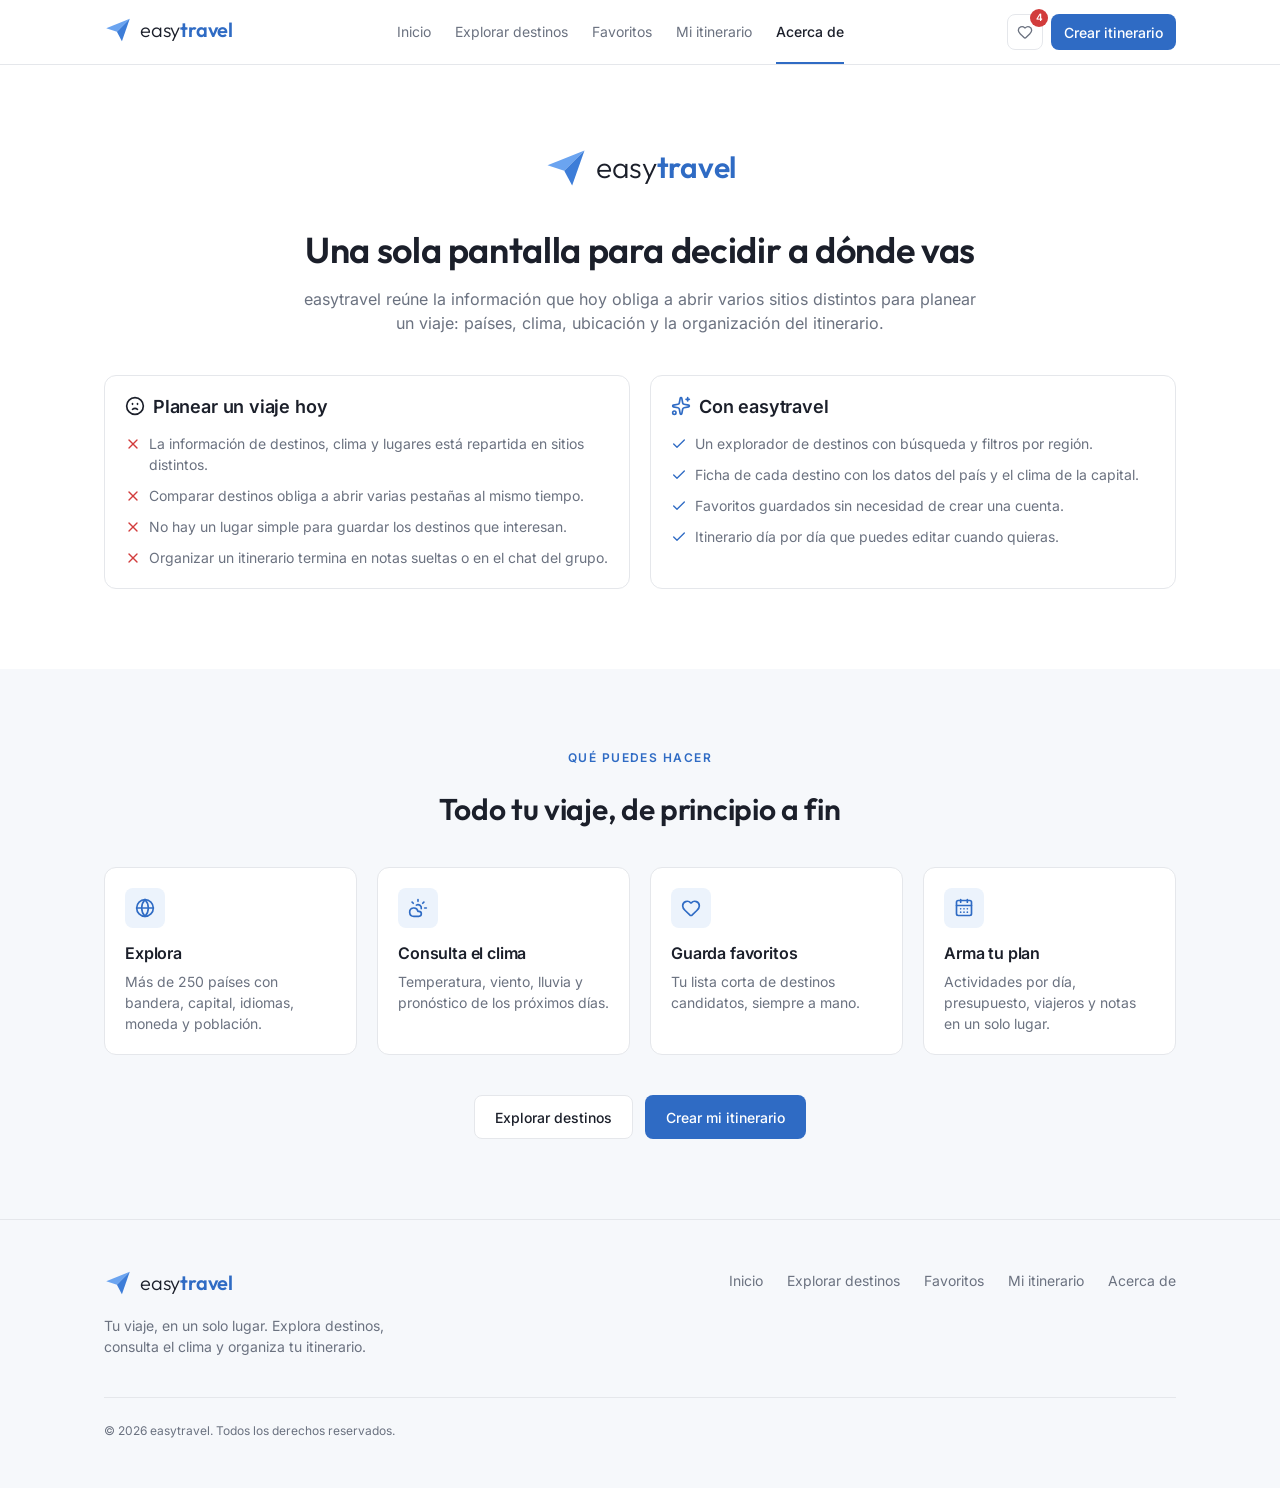
==== acerca.html @ 44a07eac "feat: maquetar easytravel en html y css - Inicio, explorar, destino, favoritos, itinerario, acerca d" ====
<!doctype html>
<html lang="es">
<head>
  <meta charset="UTF-8">
  <meta name="viewport" content="width=device-width, initial-scale=1.0">
  <meta name="description" content="Qué es easytravel y qué puedes hacer con la app.">
  <meta name="theme-color" content="#2f6bc4">
  <title>Acerca de · easytravel</title>
  <link rel="icon" type="image/svg+xml" href="img/favicon.svg">
  <link rel="stylesheet" href="css/tokens.css">
  <link rel="stylesheet" href="css/base.css">
  <link rel="stylesheet" href="css/components.css">
  <link rel="stylesheet" href="css/layout.css">
  <link rel="stylesheet" href="css/pages.css">
</head>
<body>
  <a class="saltar-contenido" href="#contenido">Saltar al contenido</a>

  <header class="cabecera-sitio">
    <div class="contenedor cabecera-sitio__interior">
      <a href="index.html" aria-label="easytravel, ir al inicio"><span class="logo"><img src="img/favicon.svg" alt=""><span><span class="logo__easy">easy</span><span class="logo__travel">travel</span></span></span></a>

      <nav class="nav-principal" aria-label="Principal">
        <ul>
          <li><a href="index.html">Inicio</a></li>
          <li><a href="explorar.html">Explorar destinos</a></li>
          <li><a href="favoritos.html">Favoritos</a></li>
          <li><a href="itinerario.html">Mi itinerario</a></li>
          <li><a href="acerca.html" aria-current="page">Acerca de</a></li>
        </ul>
      </nav>

      <div class="cabecera-sitio__acciones">
        <a class="boton-icono" href="favoritos.html" aria-label="Favoritos, 4 guardados" title="Favoritos"><span class="icono icono--corazon" aria-hidden="true"></span><span class="contador">4</span></a>
        <a class="boton boton--sm boton--primario cabecera-sitio__llamado" href="itinerario.html#nuevo-plan">Crear itinerario</a>
      </div>
    </div>
  </header>

  <main id="contenido">
    <section class="portada-acerca">
      <div class="contenedor">
        <span class="logo logo--lg"><img src="img/favicon.svg" alt=""><span><span class="logo__easy">easy</span><span class="logo__travel">travel</span></span></span>
        <h1>Una sola pantalla para decidir a dónde vas</h1>
        <p class="portada-acerca__intro">easytravel reúne la información que hoy obliga a abrir varios sitios distintos para planear un viaje: países, clima, ubicación y la organización del itinerario.</p>

        <div class="comparacion">
          <section class="panel">
            <h2><span class="icono icono--triste icono--lg" aria-hidden="true"></span> Planear un viaje hoy</h2>
            <ul>
              <li><span class="icono icono--cerrar" aria-hidden="true"></span> La información de destinos, clima y lugares está repartida en sitios distintos.</li>
              <li><span class="icono icono--cerrar" aria-hidden="true"></span> Comparar destinos obliga a abrir varias pestañas al mismo tiempo.</li>
              <li><span class="icono icono--cerrar" aria-hidden="true"></span> No hay un lugar simple para guardar los destinos que interesan.</li>
              <li><span class="icono icono--cerrar" aria-hidden="true"></span> Organizar un itinerario termina en notas sueltas o en el chat del grupo.</li>
            </ul>
          </section>
          <section class="panel">
            <h2><span class="icono icono--destellos icono--lg" aria-hidden="true"></span> Con easytravel</h2>
            <ul>
              <li><span class="icono icono--visto" aria-hidden="true"></span> Un explorador de destinos con búsqueda y filtros por región.</li>
              <li><span class="icono icono--visto" aria-hidden="true"></span> Ficha de cada destino con los datos del país y el clima de la capital.</li>
              <li><span class="icono icono--visto" aria-hidden="true"></span> Favoritos guardados sin necesidad de crear una cuenta.</li>
              <li><span class="icono icono--visto" aria-hidden="true"></span> Itinerario día por día que puedes editar cuando quieras.</li>
            </ul>
          </section>
        </div>
      </div>
    </section>

    <section class="seccion seccion--superficie" aria-labelledby="que-puedes-hacer">
      <div class="contenedor">
        <div class="titulo-seccion titulo-seccion--centrado">
          <p class="antetitulo">Qué puedes hacer</p>
          <h2 id="que-puedes-hacer">Todo tu viaje, de principio a fin</h2>
        </div>
        <ul class="funciones">
          <li class="funcion">
            <span class="funcion__icono"><span class="icono icono--globo icono--lg" aria-hidden="true"></span></span>
            <h3>Explora</h3>
            <p>Más de 250 países con bandera, capital, idiomas, moneda y población.</p>
          </li>
          <li class="funcion">
            <span class="funcion__icono"><span class="icono icono--parcial-nublado icono--lg" aria-hidden="true"></span></span>
            <h3>Consulta el clima</h3>
            <p>Temperatura, viento, lluvia y pronóstico de los próximos días.</p>
          </li>
          <li class="funcion">
            <span class="funcion__icono"><span class="icono icono--corazon icono--lg" aria-hidden="true"></span></span>
            <h3>Guarda favoritos</h3>
            <p>Tu lista corta de destinos candidatos, siempre a mano.</p>
          </li>
          <li class="funcion">
            <span class="funcion__icono"><span class="icono icono--calendario-dias icono--lg" aria-hidden="true"></span></span>
            <h3>Arma tu plan</h3>
            <p>Actividades por día, presupuesto, viajeros y notas en un solo lugar.</p>
          </li>
        </ul>
        <div class="acciones-centradas">
          <a class="boton boton--contorno" href="explorar.html">Explorar destinos</a>
          <a class="boton boton--primario" href="itinerario.html#nuevo-plan">Crear mi itinerario</a>
        </div>
      </div>
    </section>
  </main>

  <footer class="pie-sitio pie-sitio--completo">
    <div class="contenedor">
      <div class="pie-sitio__superior">
        <div>
          <span class="logo"><img src="img/favicon.svg" alt=""><span><span class="logo__easy">easy</span><span class="logo__travel">travel</span></span></span>
          <p class="pie-sitio__eslogan">Tu viaje, en un solo lugar. Explora destinos, consulta el clima y organiza tu itinerario.</p>
        </div>
        <nav aria-label="Pie de página">
          <ul class="pie-sitio__enlaces">
            <li><a href="index.html">Inicio</a></li>
            <li><a href="explorar.html">Explorar destinos</a></li>
            <li><a href="favoritos.html">Favoritos</a></li>
            <li><a href="itinerario.html">Mi itinerario</a></li>
            <li><a href="acerca.html">Acerca de</a></li>
          </ul>
        </nav>
      </div>
      <p class="pie-sitio__derechos">© 2026 easytravel. Todos los derechos reservados.</p>
    </div>
  </footer>

  <nav class="barra-pestanas" aria-label="Navegación móvil">
    <ul>
      <li><a href="index.html"><span class="icono icono--casa icono--lg" aria-hidden="true"></span> Inicio</a></li>
      <li><a href="explorar.html"><span class="icono icono--globo icono--lg" aria-hidden="true"></span> Explorar</a></li>
      <li><a href="favoritos.html"><span class="icono icono--corazon icono--lg" aria-hidden="true"></span> Favoritos</a></li>
      <li><a href="itinerario.html"><span class="icono icono--calendario-dias icono--lg" aria-hidden="true"></span> Itinerario</a></li>
      <li><a href="acerca.html" aria-current="page"><span class="icono icono--info icono--lg" aria-hidden="true"></span> Acerca</a></li>
    </ul>
  </nav>
</body>
</html>
---- css/tokens.css ----
@font-face {
  font-family: 'Inter';
  src: url('../fonts/inter.woff2') format('woff2');
  font-weight: 100 900;
  font-display: swap;
}

@font-face {
  font-family: 'Outfit';
  src: url('../fonts/outfit.woff2') format('woff2');
  font-weight: 100 900;
  font-display: swap;
}

:root {
  color-scheme: light;

  --fondo: #ffffff;
  --superficie: #f6f8fb;
  --relleno: #dce0e8;
  --borde: #e5e7eb;
  --texto: #1b1f2a;
  --texto-suave: #6b7280;
  --primario: #2f6bc4;
  --sobre-primario: #ffffff;
  --primario-suave: #ecf3fc;
  --peligro: #d23c3c;
  --peligro-suave: #fcf4f4;
  --aviso: #9a6700;
  --aviso-suave: #fdf3dc;
  --exito: #15803d;
  --exito-suave: #e8f6ed;
  --favorito: #d23c3c;

  --fuente-titulos: 'Outfit', sans-serif;
  --fuente-texto: 'Inter', system-ui, sans-serif;

  --ancho-contenedor: 70rem;
  --alto-encabezado: 4rem;
  --alto-barra-movil: 4rem;
  --radio-sm: 0.375rem;
  --radio: 0.5rem;
  --radio-lg: 0.75rem;
  --radio-xl: 1rem;
  --sombra: 0 4px 14px rgb(15 23 42 / 0.08);
}

@media (prefers-color-scheme: dark) {
  :root {
    color-scheme: dark;

    --fondo: #091524;
    --superficie: #12253d;
    --relleno: #1d3655;
    --borde: #22395a;
    --texto: #f2f6fb;
    --texto-suave: #a9bad0;
    --primario: #6ba4f0;
    --sobre-primario: #091524;
    --primario-suave: #16304f;
    --peligro: #ff7a70;
    --peligro-suave: #3a1d22;
    --aviso: #f5b54b;
    --aviso-suave: #3a2d14;
    --exito: #5fd08f;
    --exito-suave: #15352a;
    --favorito: #ff8fa3;
    --sombra: 0 4px 14px rgb(0 0 0 / 0.35);
  }
}
---- css/base.css ----
*,
*::before,
*::after {
  box-sizing: border-box;
  margin: 0;
  padding: 0;
}

html {
  -webkit-text-size-adjust: 100%;
  scroll-behavior: smooth;

  scroll-padding-top: calc(var(--alto-encabezado) + 1rem);
}

body {
  min-height: 100dvh;
  display: flex;
  flex-direction: column;
  background: var(--fondo);
  color: var(--texto);
  font-family: var(--fuente-texto);
  font-size: 1rem;
  line-height: 1.5;
  -webkit-font-smoothing: antialiased;
}

main {
  flex: 1;
}

h1,
h2,
h3,
h4 {
  font-family: var(--fuente-titulos);
  line-height: 1.2;
  letter-spacing: -0.01em;
}

img,
svg {
  display: block;
  max-width: 100%;
}

a {
  color: inherit;
  text-decoration: none;
}

ul,
ol {
  list-style: none;
}

button,
input,
select,
textarea {
  font: inherit;
  color: inherit;
}

button {
  cursor: pointer;
  background: none;
  border: none;
}

code {
  font-family: ui-monospace, monospace;
  font-size: 0.875em;
}

:focus-visible {
  outline: 2px solid var(--primario);
  outline-offset: 2px;
}

.contenedor {
  width: 100%;
  max-width: var(--ancho-contenedor);
  margin-inline: auto;
  padding-inline: 1rem;
}

.solo-lector {
  position: absolute;
  width: 1px;
  height: 1px;
  overflow: hidden;
  clip: rect(0 0 0 0);
  white-space: nowrap;
}

.saltar-contenido {
  position: fixed;
  top: 0.5rem;
  left: 0.5rem;
  z-index: 100;
  padding: 0.5rem 1rem;
  border-radius: var(--radio);
  background: var(--primario);
  color: var(--sobre-primario);
  transform: translateY(-200%);
}

.saltar-contenido:focus {
  transform: none;
}

.texto-suave {
  color: var(--texto-suave);
}

.texto-primario {
  color: var(--primario);
}

.antetitulo {
  font-family: var(--fuente-texto);
  font-size: 0.75rem;
  font-weight: 600;
  letter-spacing: 0.12em;
  text-transform: uppercase;
  color: var(--primario);
}

.antetitulo--aviso {
  color: var(--aviso);
}

.seccion {
  padding-block: 3.5rem;
}

.seccion--superficie {
  background: var(--superficie);
}

@media (min-width: 768px) {
  .contenedor {
    padding-inline: 1.5rem;
  }

  .seccion {
    padding-block: 5rem;
  }

  .solo-movil {
    display: none !important;
  }
}

@media (max-width: 767.98px) {
  .solo-escritorio {
    display: none !important;
  }
}

.seccion--sin-margen-superior { padding-top: 0 !important; }
.mt-4 { margin-top: 1rem; }
.mt-6 { margin-top: 1.5rem; }
.mt-8 { margin-top: 2rem; }
.mt-12 { margin-top: 3rem; }

.texto-sm { font-size: 0.875rem; }
.texto-xs { font-size: 0.75rem; }
---- css/components.css ----
.icono {
  display: inline-block;
  flex-shrink: 0;
  width: 1rem;
  height: 1rem;
  background-color: currentColor;
  -webkit-mask: var(--icono) center / contain no-repeat;
  mask: var(--icono) center / contain no-repeat;
}

.icono--sm { width: 0.875rem; height: 0.875rem; }
.icono--lg { width: 1.25rem; height: 1.25rem; }
.icono--xl { width: 3rem; height: 3rem; }

.icono--flecha-derecha { --icono: url('../img/icons/arrow-right.svg'); }
.icono--calendario { --icono: url('../img/icons/calendar.svg'); }
.icono--calendario-dias { --icono: url('../img/icons/calendar-days.svg'); }
.icono--calendario-mas { --icono: url('../img/icons/calendar-plus.svg'); }
.icono--visto { --icono: url('../img/icons/check.svg'); }
.icono--flecha-abajo { --icono: url('../img/icons/chevron-down.svg'); }
.icono--alerta-circulo { --icono: url('../img/icons/circle-alert.svg'); }
.icono--despejado { --icono: url('../img/icons/sun.svg'); }
.icono--nublado { --icono: url('../img/icons/cloud.svg'); }
.icono--descargar { --icono: url('../img/icons/download.svg'); }
.icono--humedad { --icono: url('../img/icons/droplets.svg'); }
.icono--comida { --icono: url('../img/icons/utensils.svg'); }
.icono--triste { --icono: url('../img/icons/frown.svg'); }
.icono--globo { --icono: url('../img/icons/globe.svg'); }
.icono--cuadricula { --icono: url('../img/icons/layout-grid.svg'); }
.icono--corazon { --icono: url('../img/icons/heart.svg'); }
.icono--corazon-lleno { --icono: url('../img/icons/heart-filled.svg'); }
.icono--casa { --icono: url('../img/icons/house.svg'); }
.icono--info { --icono: url('../img/icons/info.svg'); }
.icono--lista { --icono: url('../img/icons/list.svg'); }
.icono--ubicacion { --icono: url('../img/icons/map-pin.svg'); }
.icono--mensaje { --icono: url('../img/icons/message-square.svg'); }
.icono--menos { --icono: url('../img/icons/minus.svg'); }
.icono--aire-libre { --icono: url('../img/icons/tree-pine.svg'); }
.icono--parcial-nublado { --icono: url('../img/icons/cloud-sun.svg'); }
.icono--lapiz { --icono: url('../img/icons/pencil.svg'); }
.icono--mas { --icono: url('../img/icons/plus.svg'); }
.icono--lluvia { --icono: url('../img/icons/cloud-rain.svg'); }
.icono--buscar { --icono: url('../img/icons/search.svg'); }
.icono--nieve { --icono: url('../img/icons/snowflake.svg'); }
.icono--destellos { --icono: url('../img/icons/sparkles.svg'); }
.icono--tormenta { --icono: url('../img/icons/cloud-lightning.svg'); }
.icono--traslado { --icono: url('../img/icons/send.svg'); }
.icono--cultura { --icono: url('../img/icons/landmark.svg'); }
.icono--papelera { --icono: url('../img/icons/trash-2.svg'); }
.icono--personas { --icono: url('../img/icons/users.svg'); }
.icono--billetera { --icono: url('../img/icons/wallet.svg'); }
.icono--aviso { --icono: url('../img/icons/triangle-alert.svg'); }
.icono--viento { --icono: url('../img/icons/wind.svg'); }
.icono--cerrar { --icono: url('../img/icons/x.svg'); }

.boton {
  display: inline-flex;
  align-items: center;
  justify-content: center;
  gap: 0.5rem;
  height: 2.75rem;
  padding-inline: 1.25rem;
  border: 1px solid transparent;
  border-radius: var(--radio);
  font-size: 0.875rem;
  font-weight: 500;
  white-space: nowrap;
  transition: background-color 0.15s, opacity 0.15s, color 0.15s;
}

.boton--sm {
  height: 2.25rem;
  padding-inline: 0.75rem;
}

.boton--bloque {
  width: 100%;
}

.boton--primario {
  background: var(--primario);
  color: var(--sobre-primario);
}

.boton--primario:hover {
  opacity: 0.9;
}

.boton--contorno {
  border-color: var(--borde);
  background: var(--fondo);
}

.boton--contorno:hover {
  background: var(--superficie);
}

.boton--peligro {
  border-color: var(--peligro);
  color: var(--peligro);
}

.boton--peligro:hover {
  background: var(--peligro-suave);
}

.boton--fantasma {
  color: var(--texto-suave);
}

.boton--fantasma:hover {
  background: var(--superficie);
  color: var(--texto);
}

.boton:disabled,
.boton[aria-disabled='true'] {
  opacity: 0.5;
  cursor: not-allowed;
}

.boton-icono {
  position: relative;
  display: inline-grid;
  place-items: center;
  flex-shrink: 0;
  width: 2.25rem;
  height: 2.25rem;
  border: 1px solid var(--borde);
  border-radius: var(--radio);
  background: var(--fondo);
  color: var(--texto-suave);
  transition: background-color 0.15s, color 0.15s;
}

.boton-icono:hover {
  background: var(--superficie);
  color: var(--texto);
}

.boton-icono--sm {
  width: 2rem;
  height: 2rem;
}

.boton-icono--favorito.es-activo,
.boton-icono--favorito:hover {
  border-color: var(--favorito);
  color: var(--favorito);
}

.boton-icono--eliminar:hover {
  color: var(--peligro);
}

.contador {
  position: absolute;
  top: -0.4rem;
  right: -0.4rem;
  display: grid;
  place-items: center;
  width: 1.125rem;
  height: 1.125rem;
  border-radius: 999px;
  background: var(--favorito);
  color: var(--fondo);
  font-size: 0.625rem;
  font-weight: 600;
}

.insignia {
  display: inline-flex;
  align-items: center;
  gap: 0.25rem;
  padding: 0.125rem 0.5rem;
  border-radius: var(--radio-sm);
  font-size: 0.75rem;
  font-weight: 500;
  white-space: nowrap;
  border: 1px solid var(--borde);
  color: var(--texto-suave);
}

.insignia--primario { border-color: transparent; background: var(--primario-suave); color: var(--primario); }
.insignia--aviso { border-color: transparent; background: var(--aviso-suave); color: var(--aviso); }
.insignia--peligro { border-color: transparent; background: var(--peligro-suave); color: var(--peligro); }
.insignia--exito { border-color: transparent; background: var(--exito-suave); color: var(--exito); }

.insignia .punto {
  width: 0.375rem;
  height: 0.375rem;
  border-radius: 999px;
  background: currentColor;
}

.filtros {
  display: flex;
  gap: 0.5rem;
  overflow-x: auto;
  padding-bottom: 0.25rem;
  scrollbar-width: none;
}

.filtro {
  flex-shrink: 0;
  padding: 0.375rem 0.75rem;
  border: 1px solid var(--borde);
  border-radius: var(--radio);
  color: var(--texto-suave);
  font-size: 0.875rem;
  white-space: nowrap;
  transition: color 0.15s;
}

.filtro:hover {
  color: var(--texto);
}

.filtro.es-activo {
  border-color: var(--primario);
  background: var(--primario-suave);
  color: var(--primario);
  font-weight: 500;
}

.bandera {
  width: 1.5rem;
  height: 1rem;
  object-fit: cover;
  border-radius: 2px;
  box-shadow: 0 0 0 1px rgb(0 0 0 / 0.1);
}

.bandera--sm { width: 1rem; height: 0.75rem; }
.bandera--lg { width: 1.75rem; height: 1.25rem; }
.bandera--xl { width: 3.5rem; height: 2.5rem; }

.tarjeta-pais {
  position: relative;
  display: flex;
  flex-direction: column;
  overflow: hidden;
  border: 1px solid var(--borde);
  border-radius: var(--radio-lg);
  background: var(--fondo);
  transition: box-shadow 0.15s;
}

.tarjeta-pais:hover {
  box-shadow: var(--sombra);
}

.tarjeta-pais__imagen {
  position: relative;
  height: 6rem;
  background: var(--relleno);
}

.tarjeta-pais__imagen .bandera {
  position: absolute;
  bottom: 0.75rem;
  left: 0.75rem;
}

.tarjeta-pais__imagen .boton-icono {
  position: absolute;
  top: 0.75rem;
  right: 0.75rem;
  z-index: 1;
}

.tarjeta-pais__cuerpo {
  display: flex;
  flex: 1;
  flex-direction: column;
  padding: 0.75rem;
}

.tarjeta-pais__cabecera {
  display: flex;
  align-items: flex-start;
  justify-content: space-between;
  gap: 0.5rem;
}

.tarjeta-pais__titulo {
  font-family: var(--fuente-texto);
  font-size: 1rem;
  font-weight: 600;
}

.tarjeta-pais__titulo a::after {
  content: '';
  position: absolute;
  inset: 0;
}

.tarjeta-pais__subtitulo {
  font-size: 0.75rem;
  color: var(--texto-suave);
}

.tarjeta-pais__datos {
  display: none;
  margin-top: 0.75rem;
  font-size: 0.75rem;
  color: var(--texto-suave);
}

.tarjeta-pais__datos li {
  display: flex;
  align-items: center;
  gap: 0.5rem;
  margin-top: 0.375rem;
}

.tarjeta-pais__clima {
  margin-top: 0.5rem;
}

.tarjeta-pais__acciones {
  display: none;
  gap: 0.5rem;
  margin-top: auto;
  padding-top: 1rem;
}

.tarjeta-pais__acciones .boton {
  flex: 1;
}

.tarjeta-pais .insignia--primario {
  display: none;
}

@media (min-width: 640px) {
  .tarjeta-pais__imagen { height: 8rem; }
  .tarjeta-pais__cuerpo { padding: 1rem; }
  .tarjeta-pais__datos,
  .tarjeta-pais__acciones { display: flex; }
  .tarjeta-pais__datos { flex-direction: column; }
  .tarjeta-pais__clima { display: none; }
  .tarjeta-pais .insignia--primario { display: inline-flex; }
  .tarjeta-pais__titulo a::after { content: none; }
}

.fila-pais {
  position: relative;
  display: flex;
  overflow: hidden;
  border: 1px solid var(--borde);
  border-radius: var(--radio-lg);
  background: var(--fondo);
  transition: box-shadow 0.15s;
}

.fila-pais:hover {
  box-shadow: var(--sombra);
}

.fila-pais__imagen {
  position: relative;
  flex-shrink: 0;
  width: 6rem;
  background: var(--relleno);
}

.fila-pais__imagen .bandera {
  position: absolute;
  bottom: 0.75rem;
  left: 0.75rem;
}

.fila-pais__cuerpo {
  display: flex;
  flex: 1;
  min-width: 0;
  align-items: flex-start;
  justify-content: space-between;
  gap: 0.75rem;
  padding: 1rem;
}

.fila-pais__titulo {
  font-family: var(--fuente-texto);
  font-size: 1rem;
  font-weight: 600;
}

.fila-pais__titulo a::after {
  content: '';
  position: absolute;
  inset: 0;
}

.fila-pais__titulo a:hover {
  color: var(--primario);
}

.fila-pais__insignias {
  display: flex;
  flex-wrap: wrap;
  gap: 0.375rem;
  margin-top: 0.5rem;
}

.fila-pais__detalle {
  margin-top: 0.5rem;
  font-size: 0.75rem;
  color: var(--texto-suave);
}

.fila-pais__accion {
  position: relative;
  z-index: 1;
}

@media (min-width: 640px) {
  .fila-pais__imagen { width: 8rem; }
}

.rejilla-tarjetas {
  display: grid;
  grid-template-columns: repeat(2, minmax(0, 1fr));
  gap: 0.75rem;
}

.lista-filas {
  display: grid;
  gap: 0.75rem;
}

@media (min-width: 640px) {
  .rejilla-tarjetas { gap: 1.25rem; }
}

@media (min-width: 1024px) {
  .rejilla-tarjetas { grid-template-columns: repeat(4, minmax(0, 1fr)); }
  .lista-filas--2 { grid-template-columns: repeat(2, minmax(0, 1fr)); }
}

.panel {
  padding: 1.25rem;
  border: 1px solid var(--borde);
  border-radius: var(--radio-lg);
  background: var(--fondo);
}

.panel--superficie {
  background: var(--superficie);
}

.panel__cabecera {
  display: flex;
  align-items: center;
  justify-content: space-between;
  gap: 0.75rem;
  margin-bottom: 1rem;
}

.panel__titulo {
  font-family: var(--fuente-texto);
  font-size: 1.125rem;
  font-weight: 600;
}

.datos {
  display: grid;
  grid-template-columns: repeat(2, minmax(0, 1fr));
  gap: 1.25rem 1.5rem;
}

.datos dt {
  font-size: 0.75rem;
  color: var(--texto-suave);
}

.datos dd {
  margin-top: 0.25rem;
  font-weight: 600;
}

@media (min-width: 768px) {
  .datos--4 { grid-template-columns: repeat(4, minmax(0, 1fr)); }
}

.resumen {
  display: grid;
  gap: 0.75rem;
  font-size: 0.875rem;
}

.resumen div {
  display: flex;
  justify-content: space-between;
  gap: 0.75rem;
}

.resumen dt {
  color: var(--texto-suave);
}

.resumen dd {
  display: flex;
  align-items: center;
  gap: 0.375rem;
  font-weight: 500;
  text-align: right;
}

.resumen .resumen__total {
  align-items: baseline;
  padding-top: 0.75rem;
  border-top: 1px solid var(--borde);
}

.resumen__total dd {
  font-family: var(--fuente-titulos);
  font-size: 1.25rem;
  font-weight: 600;
}

.titulo-seccion {
  display: flex;
  align-items: flex-end;
  justify-content: space-between;
  gap: 1rem;
}

.titulo-seccion--centrado {
  flex-direction: column;
  align-items: center;
  text-align: center;
}

.titulo-seccion h2 {
  margin-top: 0.5rem;
  font-size: 1.5rem;
  font-weight: 600;
}

.enlace-flecha {
  display: inline-flex;
  align-items: center;
  gap: 0.25rem;
  font-size: 0.875rem;
  font-weight: 500;
  color: var(--primario);
  white-space: nowrap;
}

.enlace-flecha:hover {
  text-decoration: underline;
}

@media (min-width: 768px) {
  .titulo-seccion h2 { font-size: 1.875rem; }
}

.campo label,
.etiqueta {
  display: block;
  font-size: 0.875rem;
  font-weight: 500;
}

.campo .obligatorio {
  color: var(--peligro);
}

.entrada,
.selector,
.area-texto {
  width: 100%;
  height: 2.5rem;
  margin-top: 0.375rem;
  padding-inline: 0.75rem;
  border: 1px solid var(--borde);
  border-radius: var(--radio);
  background: var(--fondo);
  font-size: 0.875rem;
  outline: none;
  transition: border-color 0.15s, box-shadow 0.15s;
}

.selector--compacto {
  width: auto;
  height: 2.25rem;
  margin-top: 0;
}

.area-texto {
  height: auto;
  padding-block: 0.5rem;
  resize: vertical;
}

.entrada::placeholder,
.area-texto::placeholder {
  color: var(--texto-suave);
}

.entrada:focus,
.selector:focus,
.area-texto:focus,
.entrada.con-foco {
  border-color: var(--primario);
  box-shadow: 0 0 0 3px color-mix(in srgb, var(--primario) 25%, transparent);
}

.entrada:user-invalid,
.selector:user-invalid,
.entrada.con-error {
  border-color: var(--peligro);
}

.entrada.es-valido {
  border-color: var(--exito);
}

.campo__ayuda,
.campo__error,
.campo__exito {
  display: flex;
  align-items: center;
  gap: 0.25rem;
  margin-top: 0.375rem;
  font-size: 0.75rem;
}

.campo__ayuda { justify-content: space-between; color: var(--texto-suave); }
.campo__error { color: var(--peligro); }
.campo__exito { color: var(--exito); }

.grupo-entrada {
  position: relative;
}

.grupo-entrada__prefijo {
  position: absolute;
  top: calc(50% + 0.1875rem);
  left: 0.75rem;
  transform: translateY(-50%);
  font-size: 0.875rem;
  color: var(--texto-suave);
  pointer-events: none;
}

.grupo-entrada .entrada--con-prefijo {
  padding-left: 3rem;
}

.grupo-entrada__acciones {
  position: absolute;
  top: calc(50% + 0.1875rem);
  right: 0.375rem;
  display: flex;
  gap: 0.25rem;
  transform: translateY(-50%);
}

.boton-contador {
  display: grid;
  place-items: center;
  width: 1.75rem;
  height: 1.75rem;
  border: 1px solid var(--borde);
  border-radius: var(--radio-sm);
  color: var(--texto-suave);
}

.boton-contador:hover {
  color: var(--texto);
}

.barra-busqueda {
  display: flex;
  align-items: center;
  gap: 0.5rem;
  padding: 0.5rem;
  border: 1px solid var(--borde);
  border-radius: var(--radio-lg);
  background: var(--fondo);
}

.barra-busqueda:focus-within {
  border-color: var(--primario);
}

.barra-busqueda > .icono {
  margin-left: 0.5rem;
  color: var(--texto-suave);
}

.barra-busqueda input {
  flex: 1;
  min-width: 0;
  padding-block: 0.5rem;
  border: none;
  background: transparent;
  font-size: 0.875rem;
  outline: none;
}

.barra-busqueda input::placeholder {
  color: var(--texto-suave);
}

.barra-busqueda .selector {
  width: auto;
  height: 2.25rem;
  margin-top: 0;
  color: var(--texto-suave);
}

.alerta {
  display: flex;
  flex-direction: column;
  gap: 1rem;
  padding: 1rem;
  border: 1px solid;
  border-radius: var(--radio-lg);
}

.alerta--aviso {
  border-color: color-mix(in srgb, var(--aviso) 40%, transparent);
  background: var(--aviso-suave);
}

.alerta--peligro {
  border-color: color-mix(in srgb, var(--peligro) 40%, transparent);
  background: var(--peligro-suave);
}

.alerta__contenido {
  display: flex;
  flex: 1;
  gap: 0.75rem;
}

.alerta--aviso .alerta__contenido > .icono { color: var(--aviso); }
.alerta--peligro .alerta__contenido > .icono { color: var(--peligro); }

.alerta__titulo {
  font-weight: 600;
}

.alerta--peligro .alerta__titulo {
  color: var(--peligro);
}

.alerta__texto {
  margin-top: 0.25rem;
  font-size: 0.875rem;
  color: var(--texto-suave);
}

@media (min-width: 640px) {
  .alerta { flex-direction: row; align-items: center; }
}

.estado-vacio {
  padding: 3rem 1.5rem;
  border: 1px dashed var(--borde);
  border-radius: var(--radio-lg);
  text-align: center;
}

.estado-vacio__icono {
  display: grid;
  place-items: center;
  width: 3rem;
  height: 3rem;
  margin-inline: auto;
  border-radius: var(--radio-lg);
  background: var(--superficie);
  color: var(--texto-suave);
}

.estado-vacio h2,
.estado-vacio h3 {
  margin-top: 1rem;
  font-family: var(--fuente-texto);
  font-size: 1.125rem;
  font-weight: 600;
}

.estado-vacio p {
  max-width: 24rem;
  margin: 0.25rem auto 0;
  font-size: 0.875rem;
  color: var(--texto-suave);
}

.estado-vacio .boton {
  margin-top: 1.25rem;
}

.modal {
  position: fixed;
  inset: 0;
  z-index: 60;
  display: none;
  place-items: center;
  padding: 1rem;
  background: rgb(0 0 0 / 0.5);
  backdrop-filter: blur(4px);
}

.modal:target {
  display: grid;
}

.modal__dialogo {
  display: flex;
  flex-direction: column;
  width: 100%;
  max-width: 42rem;
  max-height: calc(100dvh - 2rem);
  border: 1px solid var(--borde);
  border-radius: var(--radio-xl);
  background: var(--fondo);
  box-shadow: 0 20px 50px rgb(0 0 0 / 0.25);
}

.modal__dialogo--sm {
  max-width: 28rem;
}

.modal__cabecera {
  display: flex;
  align-items: flex-start;
  justify-content: space-between;
  gap: 1rem;
  padding: 1.25rem;
  border-bottom: 1px solid var(--borde);
}

.modal__cabecera h2 {
  margin-top: 0.25rem;
  font-size: 1.25rem;
  font-weight: 600;
}

.modal__cuerpo {
  overflow-y: auto;
  padding: 1.25rem;
}

.modal__pie {
  display: flex;
  flex-direction: column;
  gap: 0.75rem;
  padding: 1rem 1.25rem;
  border-top: 1px solid var(--borde);
  background: var(--superficie);
  border-radius: 0 0 var(--radio-xl) var(--radio-xl);
}

.modal__pie .acciones {
  display: flex;
  gap: 0.5rem;
}

.modal__pie .acciones .boton {
  flex: 1;
}

@media (min-width: 640px) {
  .modal__pie { flex-direction: row; align-items: center; justify-content: space-between; }
  .modal__pie--final { justify-content: flex-end; }
  .modal__pie .acciones .boton { flex: none; }
}
---- css/layout.css ----
.logo {
  display: inline-flex;
  align-items: center;
  gap: 0.5rem;
  font-family: var(--fuente-titulos);
  font-size: 1.25rem;
  letter-spacing: -0.01em;
}

.logo img {
  width: 1.75rem;
  height: 1.75rem;
}

.logo__easy {
  font-weight: 300;
}

.logo__travel {
  font-weight: 600;
  color: var(--primario);
}

.logo--lg {
  font-size: 1.875rem;
}

.logo--lg img {
  width: 2.75rem;
  height: 2.75rem;
}

.cabecera-sitio {
  position: sticky;
  top: 0;
  z-index: 40;
  border-bottom: 1px solid var(--borde);
  background: color-mix(in srgb, var(--fondo) 90%, transparent);
  backdrop-filter: blur(8px);
}

.cabecera-sitio__interior {
  display: flex;
  align-items: center;
  justify-content: space-between;
  gap: 1.5rem;
  height: var(--alto-encabezado);
}

.nav-principal {
  display: none;
  height: 100%;
}

.nav-principal ul {
  display: flex;
  align-items: center;
  gap: 1.5rem;
  height: 100%;
  font-size: 0.875rem;
}

.nav-principal li {
  height: 100%;
}

.nav-principal a {
  display: flex;
  align-items: center;
  height: 100%;
  border-bottom: 2px solid transparent;
  color: var(--texto-suave);
  transition: color 0.15s;
}

.nav-principal a:hover {
  color: var(--texto);
}

.nav-principal a[aria-current='page'] {
  border-bottom-color: var(--primario);
  color: var(--texto);
  font-weight: 500;
}

.cabecera-sitio__acciones {
  display: flex;
  align-items: center;
  gap: 0.5rem;
}

.cabecera-sitio__llamado {
  display: none;
}

@media (min-width: 640px) {
  .cabecera-sitio__llamado { display: inline-flex; }
}

@media (min-width: 768px) {
  .nav-principal { display: block; }
}

.barra-pestanas {
  position: fixed;
  inset: auto 0 0;
  z-index: 40;
  padding-bottom: env(safe-area-inset-bottom);
  border-top: 1px solid var(--borde);
  background: color-mix(in srgb, var(--fondo) 95%, transparent);
  backdrop-filter: blur(8px);
}

.barra-pestanas ul {
  display: grid;
  grid-template-columns: repeat(5, 1fr);
}

.barra-pestanas a {
  display: flex;
  flex-direction: column;
  align-items: center;
  gap: 0.25rem;
  padding-block: 0.5rem;
  color: var(--texto-suave);
  font-size: 0.6875rem;
  font-weight: 500;
}

.barra-pestanas a[aria-current='page'] {
  color: var(--primario);
}

body {
  padding-bottom: var(--alto-barra-movil);
}

@media (min-width: 768px) {
  .barra-pestanas { display: none; }
  body { padding-bottom: 0; }
}

.pie-sitio {
  border-top: 1px solid var(--borde);
  background: var(--superficie);
}

.pie-sitio--compacto .contenedor {
  display: flex;
  flex-direction: column;
  gap: 0.75rem;
  padding-block: 1.5rem;
  font-size: 0.875rem;
  color: var(--texto-suave);
}

.pie-sitio--completo .contenedor {
  padding-block: 3rem;
}

.pie-sitio__superior {
  display: flex;
  flex-direction: column;
  gap: 2rem;
}

.pie-sitio__eslogan {
  max-width: 20rem;
  margin-top: 0.75rem;
  font-size: 0.875rem;
  color: var(--texto-suave);
}

.pie-sitio__enlaces {
  display: grid;
  grid-template-columns: repeat(2, auto);
  justify-content: start;
  gap: 0.5rem 2.5rem;
}

.pie-sitio__enlaces a {
  font-size: 0.875rem;
  color: var(--texto-suave);
}

.pie-sitio__enlaces a:hover {
  color: var(--texto);
}

.pie-sitio__derechos {
  margin-top: 2.5rem;
  padding-top: 1.5rem;
  border-top: 1px solid var(--borde);
  font-size: 0.75rem;
  color: var(--texto-suave);
}

@media (min-width: 640px) {
  .pie-sitio__enlaces { display: flex; gap: 1.5rem; }
}

@media (min-width: 768px) {
  .pie-sitio--compacto .contenedor { flex-direction: row; align-items: center; justify-content: space-between; }
  .pie-sitio__superior { flex-direction: row; align-items: flex-start; justify-content: space-between; }
}

.pagina {
  padding-block: 2rem;
}

.cabecera-pagina {
  display: flex;
  flex-direction: column;
  gap: 1rem;
}

.migas ol {
  display: flex;
  flex-wrap: wrap;
  align-items: center;
  gap: 0.375rem;
  margin-bottom: 0.75rem;
  font-size: 0.875rem;
  color: var(--texto-suave);
}

.migas li + li::before {
  content: '/';
  margin-right: 0.375rem;
}

.migas a:hover {
  color: var(--texto);
}

.migas [aria-current='page'] {
  color: var(--texto);
}

.cabecera-pagina__titulo {
  display: flex;
  flex-wrap: wrap;
  align-items: center;
  gap: 0.75rem;
}

.cabecera-pagina h1 {
  font-size: 1.875rem;
  font-weight: 600;
}

.cabecera-pagina__subtitulo {
  margin-top: 0.5rem;
  color: var(--texto-suave);
}

.cabecera-pagina__acciones {
  display: flex;
  flex-wrap: wrap;
  align-items: center;
  gap: 0.5rem;
}

@media (min-width: 768px) {
  .pagina { padding-block: 3rem; }
  .cabecera-pagina { flex-direction: row; align-items: flex-end; justify-content: space-between; }
  .cabecera-pagina h1 { font-size: 2.25rem; }
  .cabecera-pagina__acciones { flex-wrap: nowrap; flex-shrink: 0; }
}
---- css/pages.css ----
.portada {
  padding-block: 3.5rem;
  text-align: center;
}

.portada h1 {
  margin-top: 1.25rem;
  font-size: 2.25rem;
  font-weight: 600;
}

.portada__intro {
  max-width: 36rem;
  margin: 1rem auto 0;
  color: var(--texto-suave);
}

.portada .barra-busqueda {
  max-width: 42rem;
  margin: 2rem auto 0;
  box-shadow: var(--sombra);
}

.portada .barra-busqueda .selector {
  display: none;
}

.populares {
  display: flex;
  flex-wrap: wrap;
  align-items: center;
  justify-content: center;
  gap: 0.5rem;
  margin-top: 1rem;
  font-size: 0.75rem;
  color: var(--texto-suave);
}

.populares a {
  display: inline-flex;
  align-items: center;
  gap: 0.375rem;
  padding: 0.25rem 0.5rem;
  border: 1px solid var(--borde);
  border-radius: var(--radio-sm);
  transition: border-color 0.15s, color 0.15s;
}

.populares a:hover {
  border-color: var(--primario);
  color: var(--texto);
}

.metricas {
  display: flex;
  justify-content: center;
  max-width: 24rem;
  margin: 3rem auto 0;
}

.metricas div {
  display: flex;
  flex: 1;
  flex-direction: column;
  padding-inline: 1.5rem;
}

.metricas div + div {
  border-left: 1px solid var(--borde);
}

.metricas dd {
  font-family: var(--fuente-titulos);
  font-size: 1.5rem;
  font-weight: 600;
}

.metricas dt {
  order: 2;
  font-size: 0.75rem;
  color: var(--texto-suave);
}

.pasos {
  display: grid;
  gap: 1.25rem;
  margin-top: 2.5rem;
}

.paso {
  padding: 1.5rem;
  border: 1px solid var(--borde);
  border-radius: var(--radio-lg);
  background: var(--fondo);
}

.paso__cabecera {
  display: flex;
  align-items: center;
  gap: 0.75rem;
}

.paso__cabecera h3 {
  font-family: var(--fuente-texto);
  font-size: 1rem;
  font-weight: 600;
}

.numero {
  display: grid;
  place-items: center;
  flex-shrink: 0;
  width: 1.75rem;
  height: 1.75rem;
  border: 1px solid var(--primario);
  border-radius: 999px;
  color: var(--primario);
  font-size: 0.875rem;
  font-weight: 600;
}

.numero--lg {
  width: 2rem;
  height: 2rem;
}

.paso p {
  margin-top: 1rem;
  font-size: 0.875rem;
  color: var(--texto-suave);
}

.llamado {
  display: flex;
  flex-direction: column;
  gap: 1.5rem;
  padding: 1.5rem;
  border: 1px solid var(--borde);
  border-radius: var(--radio-xl);
  background: var(--superficie);
}

.llamado__texto {
  display: flex;
  align-items: flex-start;
  gap: 1rem;
}

.llamado__icono {
  display: grid;
  place-items: center;
  flex-shrink: 0;
  width: 2.5rem;
  height: 2.5rem;
  border: 1px solid var(--primario);
  border-radius: 999px;
  color: var(--primario);
}

.llamado h2 {
  font-size: 1.5rem;
  font-weight: 600;
}

.llamado p {
  margin-top: 0.5rem;
  color: var(--texto-suave);
}

.llamado__acciones {
  display: flex;
  flex-direction: column;
  gap: 0.75rem;
}

@media (min-width: 640px) {
  .portada .barra-busqueda .selector { display: block; }
  .llamado__acciones { flex-direction: row; }
}

@media (min-width: 768px) {
  .portada { padding-block: 6rem; }
  .portada h1 { font-size: 3rem; }
  .pasos { grid-template-columns: repeat(3, 1fr); }
  .llamado { flex-direction: row; align-items: center; justify-content: space-between; padding: 2.5rem; }
  .llamado__icono { display: none; }
  .llamado h2 { font-size: 1.875rem; }
}

.cambiar-vista {
  display: none;
  padding: 0.125rem;
  border: 1px solid var(--borde);
  border-radius: var(--radio);
}

.cambiar-vista a {
  display: inline-flex;
  align-items: center;
  gap: 0.375rem;
  padding: 0.25rem 0.625rem;
  border-radius: var(--radio-sm);
  font-size: 0.875rem;
  color: var(--texto-suave);
}

.cambiar-vista a[aria-current='true'] {
  background: var(--primario-suave);
  color: var(--primario);
  font-weight: 500;
}

.barra-herramientas {
  display: flex;
  flex-wrap: wrap;
  align-items: center;
  justify-content: space-between;
  gap: 0.75rem;
  margin-top: 1rem;
}

.barra-herramientas .filtros {
  max-width: 100%;
}

.total-resultados {
  font-size: 0.875rem;
  color: var(--texto-suave);
}

.total-resultados strong {
  color: var(--texto);
}

.paginacion {
  display: flex;
  flex-direction: column;
  align-items: center;
  gap: 0.75rem;
  margin-top: 2.5rem;
  font-size: 0.875rem;
  color: var(--texto-suave);
}

.progreso {
  width: 12rem;
  height: 0.25rem;
  overflow: hidden;
  border-radius: 999px;
  background: var(--borde);
}

.progreso span {
  display: block;
  height: 100%;
  border-radius: 999px;
  background: var(--primario);
}

@media (min-width: 640px) {
  .cambiar-vista { display: flex; }
}

.portada-destino {
  border-bottom: 1px solid var(--borde);
  background: linear-gradient(to bottom, var(--relleno), var(--superficie));
}

.portada-destino .contenedor {
  padding-block: 5rem 1.5rem;
}

.portada-destino__principal {
  display: flex;
  flex-direction: column;
  gap: 1.25rem;
}

.portada-destino__titulo {
  display: flex;
  align-items: center;
  gap: 1rem;
}

.portada-destino h1 {
  font-size: 1.875rem;
  font-weight: 600;
}

.portada-destino__etiquetas {
  display: flex;
  flex-wrap: wrap;
  gap: 0.375rem;
  margin-top: 0.5rem;
}

.portada-destino__etiquetas .insignia:not(.insignia--primario) {
  background: var(--fondo);
}

.portada-destino__acciones {
  display: flex;
  gap: 0.5rem;
}

.portada-destino__acciones .boton {
  flex: 1;
}

.portada-destino__acciones .icono--corazon-lleno {
  color: var(--favorito);
}

.estructura-destino {
  display: grid;
  gap: 1.5rem;
  padding-block: 2rem;
}

.estructura-destino__principal,
.estructura-destino__lateral {
  display: grid;
  align-content: start;
  gap: 1.5rem;
  min-width: 0;
}

.estructura-destino__principal { order: 2; }
.estructura-destino__lateral { order: 1; }

.descripcion {
  font-size: 0.875rem;
  line-height: 1.7;
  color: var(--texto-suave);
}

.lista-etiquetas {
  display: flex;
  flex-wrap: wrap;
  gap: 0.5rem;
  margin-top: 1rem;
}

.mapa {
  position: relative;
  display: grid;
  place-items: center;
  height: 14rem;
  border-radius: var(--radio);
  background-color: var(--superficie);
  background-image:
    linear-gradient(var(--borde) 1px, transparent 1px),
    linear-gradient(90deg, var(--borde) 1px, transparent 1px);
  background-size: 40px 40px;
}

.mapa__punto {
  display: flex;
  flex-direction: column;
  align-items: center;
  gap: 0.5rem;
}

.mapa__marcador {
  display: grid;
  place-items: center;
  width: 2.5rem;
  height: 2.5rem;
  border-radius: 999px;
  background: var(--primario-suave);
  color: var(--primario);
  box-shadow: 0 0 0 4px color-mix(in srgb, var(--primario) 20%, transparent);
}

.mapa__etiqueta {
  padding: 0.25rem 0.5rem;
  border-radius: var(--radio-sm);
  background: var(--fondo);
  font-size: 0.75rem;
  box-shadow: var(--sombra);
}

.lugares {
  display: grid;
  gap: 1rem;
}

.lugar {
  overflow: hidden;
  border: 1px solid var(--borde);
  border-radius: var(--radio);
}

.lugar__imagen {
  height: 6rem;
  background: var(--relleno);
}

.lugar__cuerpo {
  padding: 0.75rem;
}

.lugar__cuerpo p:first-child {
  font-size: 0.875rem;
  font-weight: 600;
}

.lugar__cuerpo p + p {
  font-size: 0.75rem;
  color: var(--texto-suave);
}

.clima-actual__lugar {
  margin-top: 0.25rem;
  font-size: 0.875rem;
  font-weight: 500;
}

.clima-actual__temperatura {
  display: flex;
  align-items: center;
  justify-content: center;
  gap: 1rem;
  margin-top: 1.25rem;
}

.clima-actual__temperatura .icono {
  color: var(--aviso);
}

.clima-actual__temperatura p {
  font-family: var(--fuente-titulos);
  font-size: 3rem;
  font-weight: 600;
  line-height: 1;
}

.clima-actual__temperatura sup {
  font-size: 1.5rem;
}

.clima-actual__descripcion {
  margin-top: 0.5rem;
  text-align: center;
  font-size: 0.875rem;
  color: var(--texto-suave);
}

.datos-clima {
  display: grid;
  grid-template-columns: repeat(3, 1fr);
  gap: 0.5rem;
  margin-top: 1.25rem;
}

.datos-clima li {
  display: flex;
  flex-direction: column;
  align-items: center;
  padding: 0.75rem;
  border-radius: var(--radio);
  background: var(--fondo);
  text-align: center;
}

.datos-clima .icono {
  color: var(--texto-suave);
}

.datos-clima strong {
  margin-top: 0.25rem;
  font-size: 0.875rem;
  font-weight: 600;
}

.datos-clima span:last-child {
  font-size: 0.75rem;
  color: var(--texto-suave);
}

.pronostico {
  display: grid;
  grid-template-columns: repeat(5, 1fr);
  gap: 0.5rem;
}

.pronostico li {
  display: flex;
  flex-direction: column;
  align-items: center;
  gap: 0.25rem;
  padding: 0.5rem;
  border: 1px solid var(--borde);
  border-radius: var(--radio);
  font-size: 0.875rem;
  text-align: center;
}

.pronostico li.es-hoy {
  border-color: var(--primario);
  background: var(--primario-suave);
}

.pronostico .icono {
  color: var(--texto-suave);
}

.pronostico__corto {
  font-size: 0.75rem;
  color: var(--texto-suave);
}

.pronostico__dia,
.pronostico__hoy,
.pronostico__min {
  display: none;
}

.pronostico__max {
  font-weight: 600;
}

.actualizado {
  font-size: 0.75rem;
  color: var(--texto-suave);
}

.formulario-apilado {
  display: grid;
  gap: 1rem;
}

.nota-exito {
  display: flex;
  align-items: center;
  gap: 0.375rem;
  font-size: 0.75rem;
  color: var(--exito);
}

@media (min-width: 640px) {
  .lugares { grid-template-columns: repeat(3, 1fr); }
}

@media (min-width: 768px) {
  .portada-destino .contenedor { padding-top: 7rem; }
  .portada-destino__principal { flex-direction: row; align-items: flex-end; justify-content: space-between; }
  .portada-destino h1 { font-size: 2.25rem; }
  .portada-destino__acciones .boton { flex: none; }
}

@media (min-width: 1024px) {
  .estructura-destino { grid-template-columns: 2fr 1fr; padding-block: 3rem; }
  .estructura-destino__principal { order: 1; }
  .estructura-destino__lateral { order: 2; }

  .pronostico { grid-template-columns: 1fr; gap: 0.25rem; }
  .pronostico li { flex-direction: row; gap: 0.75rem; padding: 0.625rem 0.75rem; border-color: transparent; text-align: left; }
  .pronostico__corto { display: none; }
  .pronostico__dia { display: block; flex: 1; font-weight: 500; }
  .pronostico__hoy { display: inline; font-size: 0.75rem; color: var(--texto-suave); }
  .pronostico__min { display: inline; font-weight: 400; color: var(--texto-suave); }
}

.alerta-duplicado {
  display: none;
}

.alerta-duplicado:target {
  display: flex;
}

.barra-filtros {
  display: flex;
  flex-direction: column;
  gap: 0.75rem;
  margin-top: 1.5rem;
  padding: 0.75rem;
  border: 1px solid var(--borde);
  border-radius: var(--radio-lg);
}

.orden {
  display: flex;
  align-items: center;
  gap: 0.5rem;
  font-size: 0.875rem;
  color: var(--texto-suave);
}

.orden .selector {
  width: auto;
  height: 2.25rem;
  margin-top: 0;
  color: var(--texto);
}

.sugerencias {
  display: grid;
  gap: 0.75rem;
  margin-top: 1rem;
}

.sugerencia {
  display: flex;
  align-items: center;
  gap: 0.75rem;
  padding: 1rem;
  border: 1px solid var(--borde);
  border-radius: var(--radio-lg);
  background: var(--superficie);
}

.sugerencia__texto {
  flex: 1;
}

.sugerencia__texto p:first-child {
  font-size: 0.875rem;
  font-weight: 600;
}

.sugerencia__texto p + p {
  font-size: 0.75rem;
  color: var(--texto-suave);
}

.sugerencia .boton-icono {
  color: var(--primario);
}

@media (min-width: 640px) {
  .barra-filtros { flex-direction: row; align-items: center; justify-content: space-between; }
}

@media (min-width: 768px) {
  .sugerencias { grid-template-columns: repeat(3, 1fr); }
}

.estructura-itinerario {
  display: grid;
  gap: 1.5rem;
  margin-top: 2rem;
}

.estructura-itinerario__planes { order: 3; }
.estructura-itinerario__principal { order: 1; display: grid; align-content: start; gap: 1rem; min-width: 0; }
.estructura-itinerario__lateral { order: 2; display: grid; align-content: start; gap: 1rem; }

.lista-viajes {
  display: grid;
  gap: 0.25rem;
}

.lista-viajes a {
  display: flex;
  align-items: center;
  gap: 0.75rem;
  padding: 0.625rem 0.75rem;
  border-radius: var(--radio);
  transition: background-color 0.15s;
}

.lista-viajes a:hover {
  background: var(--superficie);
}

.lista-viajes a[aria-current='true'] {
  background: var(--primario-suave);
}

.lista-viajes a[aria-current='true'] .lista-viajes__nombre {
  color: var(--primario);
}

.lista-viajes__nombre {
  display: block;
  font-size: 0.875rem;
  font-weight: 500;
}

.lista-viajes__detalle {
  display: block;
  font-size: 0.75rem;
  color: var(--texto-suave);
}

.autoguardado {
  display: none;
}

.autoguardado p {
  margin-top: 0.5rem;
  font-size: 0.875rem;
  color: var(--texto-suave);
}

.autoguardado .insignia {
  margin-top: 0.75rem;
}

.resumen-viaje {
  overflow: hidden;
  padding: 0;
}

.resumen-viaje__imagen {
  height: 7rem;
  background: var(--relleno);
}

.resumen-viaje__cuerpo {
  padding: 1.25rem;
}

.resumen-viaje__cabecera {
  display: flex;
  flex-direction: column;
  gap: 1rem;
}

.resumen-viaje__nombre {
  display: flex;
  align-items: center;
  gap: 0.75rem;
}

.resumen-viaje__nombre h2 {
  font-size: 1.5rem;
  font-weight: 600;
}

.resumen-viaje__botones {
  display: flex;
  flex-wrap: wrap;
  gap: 0.5rem;
}

.datos-viaje {
  display: flex;
  flex-wrap: wrap;
  gap: 0.5rem 1.25rem;
  margin-top: 1rem;
  font-size: 0.875rem;
  color: var(--texto-suave);
}

.datos-viaje li {
  display: flex;
  align-items: center;
  gap: 0.375rem;
}

.indicadores {
  display: grid;
  grid-template-columns: repeat(4, 1fr);
  gap: 0.75rem;
  margin-top: 1.25rem;
  padding-top: 1.25rem;
  border-top: 1px solid var(--borde);
}

.indicadores div {
  display: flex;
  flex-direction: column;
}

.indicadores dd {
  font-family: var(--fuente-titulos);
  font-size: 1.25rem;
  font-weight: 600;
}

.indicadores dt {
  order: 2;
  font-size: 0.75rem;
  color: var(--texto-suave);
}

.pestanas-dia {
  display: flex;
  gap: 0.5rem;
  overflow-x: auto;
}

.pestanas-dia label,
.pestanas-dia a {
  flex-shrink: 0;
  padding: 0.375rem 0.75rem;
  border: 1px solid var(--borde);
  border-radius: var(--radio);
  color: var(--texto-suave);
  font-size: 0.875rem;
  cursor: pointer;
}

.dia-radio {
  position: absolute;
  opacity: 0;
  pointer-events: none;
}

.dia {
  display: none;
}

#dia-1:checked ~ .pestanas-dia label[for='dia-1'],
#dia-2:checked ~ .pestanas-dia label[for='dia-2'],
#dia-3:checked ~ .pestanas-dia label[for='dia-3'] {
  border-color: var(--primario);
  background: var(--primario-suave);
  color: var(--primario);
  font-weight: 500;
}

#dia-1:checked ~ .dia--1,
#dia-2:checked ~ .dia--2,
#dia-3:checked ~ .dia--3 {
  display: block;
}

.dia__cabecera {
  display: flex;
  align-items: flex-start;
  gap: 0.75rem;
}

.dia__titulo {
  flex: 1;
  min-width: 0;
}

.dia__titulo h3 {
  font-family: var(--fuente-texto);
  font-size: 1rem;
  font-weight: 600;
}

.dia__titulo p {
  font-size: 0.75rem;
  color: var(--texto-suave);
}

.actividades {
  display: grid;
  gap: 0.5rem;
  margin-top: 1rem;
}

.actividad {
  display: flex;
  align-items: center;
  gap: 0.75rem;
  padding: 0.625rem 0.75rem;
  border-radius: var(--radio);
  background: var(--superficie);
}

.actividad > .icono {
  color: var(--texto-suave);
}

.actividad__texto {
  flex: 1;
  min-width: 0;
}

.actividad__texto p {
  overflow: hidden;
  white-space: nowrap;
  text-overflow: ellipsis;
}

.actividad__texto p:first-child {
  font-size: 0.875rem;
  font-weight: 500;
}

.actividad__texto p + p {
  font-size: 0.75rem;
  color: var(--texto-suave);
}

.actividad .insignia {
  display: none;
}

.actividad__eliminar {
  display: grid;
  place-items: center;
  width: 1.75rem;
  height: 1.75rem;
  border-radius: var(--radio-sm);
  color: var(--texto-suave);
}

.actividad__eliminar:hover {
  color: var(--peligro);
}

.agregar-actividad {
  display: flex;
  gap: 0.5rem;
  margin-top: 0.75rem;
}

.agregar-actividad .entrada {
  height: 2.25rem;
  margin-top: 0;
}

.agregar-dia {
  display: none;
  align-items: center;
  justify-content: center;
  gap: 0.5rem;
  width: 100%;
  padding-block: 0.75rem;
  border: 1px dashed var(--borde);
  border-radius: var(--radio-lg);
  color: var(--texto-suave);
  font-size: 0.875rem;
  transition: border-color 0.15s, color 0.15s;
}

.agregar-dia:hover {
  border-color: var(--primario);
  color: var(--primario);
}

.clima-viaje {
  display: grid;
  grid-template-columns: repeat(3, 1fr);
  gap: 0.5rem;
}

.clima-viaje li {
  padding: 0.75rem;
  border-radius: var(--radio);
  background: var(--fondo);
  text-align: center;
}

.clima-viaje .icono {
  margin-inline: auto;
  color: var(--aviso);
}

.clima-viaje p:nth-of-type(1) {
  margin-top: 0.25rem;
  font-weight: 600;
}

.clima-viaje p:nth-of-type(2) {
  font-size: 0.75rem;
  color: var(--texto-suave);
}

.nota-clima-viaje {
  margin-top: 0.75rem;
  font-size: 0.75rem;
  color: var(--texto-suave);
}

.formulario-viaje {
  display: grid;
  gap: 1.25rem;
}

.formulario-viaje__fila {
  display: grid;
  gap: 1.25rem;
}

.entrada[type='number'] {
  appearance: textfield;
}

.entrada[type='number']::-webkit-inner-spin-button {
  appearance: none;
}

.errores-formulario {
  display: flex;
  gap: 0.75rem;
  padding: 1rem;
  border: 1px solid color-mix(in srgb, var(--peligro) 40%, transparent);
  border-radius: var(--radio-lg);
  background: var(--peligro-suave);
}

.errores-formulario > .icono {
  margin-top: 0.125rem;
  color: var(--peligro);
}

.errores-formulario p:first-child {
  font-weight: 600;
  color: var(--peligro);
}

.errores-formulario li {
  font-size: 0.875rem;
  color: var(--texto-suave);
}

@media (min-width: 640px) {
  .formulario-viaje__fila { grid-template-columns: 1fr 1fr; }
  .actividad .insignia { display: inline-flex; }
}

@media (min-width: 768px) {
  .pestanas-dia { display: none; }
  .dia { display: block !important; }
  .agregar-dia { display: flex; }
  .resumen-viaje__imagen { height: 9rem; }
}

@media (min-width: 1024px) {
  .estructura-itinerario { grid-template-columns: 15rem minmax(0, 1fr) 18rem; }
  .estructura-itinerario__planes { order: 1; display: grid; align-content: start; gap: 1rem; }
  .estructura-itinerario__principal { order: 2; }
  .estructura-itinerario__lateral { order: 3; }
  .autoguardado { display: block; }
}

.portada-acerca {
  padding-block: 3.5rem;
  text-align: center;
}

.portada-acerca h1 {
  margin-top: 2rem;
  font-size: 1.875rem;
  font-weight: 600;
}

.portada-acerca__intro {
  max-width: 42rem;
  margin: 1rem auto 0;
  color: var(--texto-suave);
}

.comparacion {
  display: grid;
  gap: 1.25rem;
  margin-top: 2.5rem;
  text-align: left;
}

.comparacion h2 {
  display: flex;
  align-items: center;
  gap: 0.5rem;
  font-family: var(--fuente-texto);
  font-size: 1.125rem;
  font-weight: 600;
}

.comparacion ul {
  display: grid;
  gap: 0.625rem;
  margin-top: 1rem;
  font-size: 0.875rem;
  color: var(--texto-suave);
}

.comparacion li {
  display: flex;
  gap: 0.5rem;
}

.comparacion li .icono {
  margin-top: 0.1875rem;
}

.comparacion .icono--cerrar { color: var(--peligro); }
.comparacion .icono--visto,
.comparacion .icono--destellos { color: var(--primario); }

.funciones {
  display: grid;
  gap: 1.25rem;
  margin-top: 2.5rem;
}

.funcion {
  padding: 1.25rem;
  border: 1px solid var(--borde);
  border-radius: var(--radio-lg);
  background: var(--fondo);
}

.funcion__icono {
  display: grid;
  place-items: center;
  width: 2.5rem;
  height: 2.5rem;
  border-radius: var(--radio);
  background: var(--primario-suave);
  color: var(--primario);
}

.funcion h3 {
  margin-top: 1rem;
  font-family: var(--fuente-texto);
  font-size: 1rem;
  font-weight: 600;
}

.funcion p {
  margin-top: 0.5rem;
  font-size: 0.875rem;
  color: var(--texto-suave);
}

.acciones-centradas {
  display: flex;
  flex-direction: column;
  justify-content: center;
  gap: 0.75rem;
  margin-top: 2.5rem;
}

@media (min-width: 640px) {
  .funciones { grid-template-columns: repeat(2, 1fr); }
  .acciones-centradas { flex-direction: row; }
}

@media (min-width: 768px) {
  .portada-acerca { padding-block: 5rem; }
  .portada-acerca h1 { font-size: 2.25rem; }
  .comparacion { grid-template-columns: 1fr 1fr; }
}

@media (min-width: 1024px) {
  .funciones { grid-template-columns: repeat(4, 1fr); }
}

.no-encontrado {
  padding-block: 6rem;
  text-align: center;
}

.no-encontrado__codigo {
  font-family: var(--fuente-titulos);
  font-size: 3.75rem;
  font-weight: 600;
  color: var(--primario);
}

.no-encontrado h1 {
  margin-top: 1rem;
  font-size: 1.5rem;
  font-weight: 600;
}

.no-encontrado p {
  margin-top: 0.5rem;
  color: var(--texto-suave);
}

.no-encontrado .boton {
  margin-top: 2rem;
}
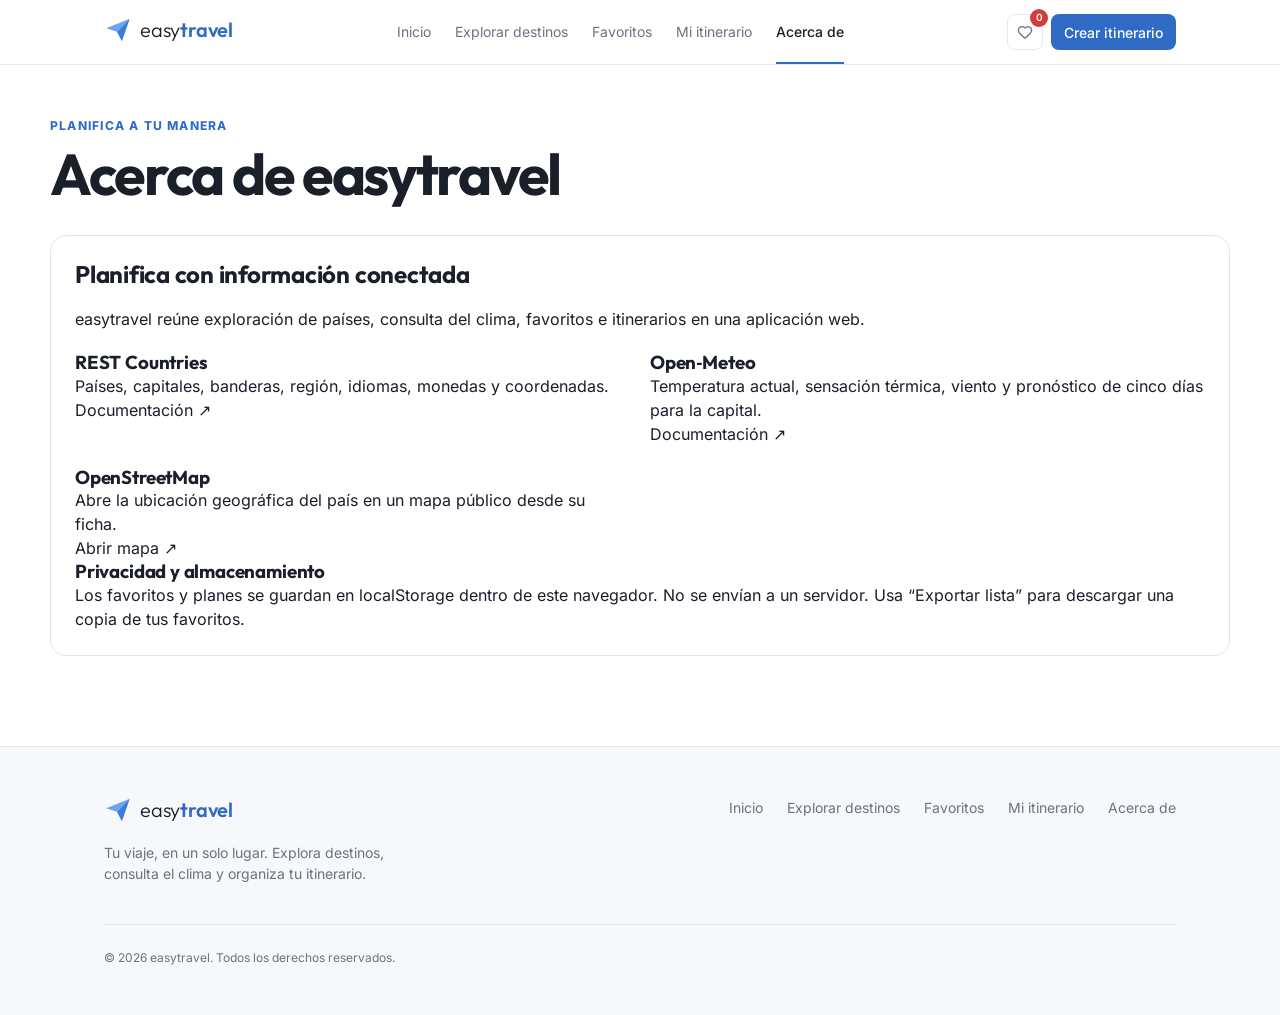
==== commit 37bb6688: "Complete acerca.html" ====
--- a/acerca.html
+++ b/acerca.html
@@ -1,137 +1,140 @@
-<!doctype html>
-<html lang="es">
-<head>
-  <meta charset="UTF-8">
-  <meta name="viewport" content="width=device-width, initial-scale=1.0">
-  <meta name="description" content="Qué es easytravel y qué puedes hacer con la app.">
-  <meta name="theme-color" content="#2f6bc4">
-  <title>Acerca de · easytravel</title>
-  <link rel="icon" type="image/svg+xml" href="img/favicon.svg">
-  <link rel="stylesheet" href="css/tokens.css">
-  <link rel="stylesheet" href="css/base.css">
-  <link rel="stylesheet" href="css/components.css">
-  <link rel="stylesheet" href="css/layout.css">
+<!doctype html>
+<html lang="es">
+<head>
+  <meta charset="UTF-8">
+  <meta name="viewport" content="width=device-width, initial-scale=1.0">
+  <meta name="description" content="Qué es easytravel y qué puedes hacer con la app.">
+  <meta name="theme-color" content="#2f6bc4">
+  <title>Acerca de · easytravel</title>
+  <link rel="icon" type="image/svg+xml" href="img/favicon.svg">
+  <link rel="stylesheet" href="css/tokens.css">
+  <link rel="stylesheet" href="css/base.css">
+  <link rel="stylesheet" href="css/components.css">
+  <link rel="stylesheet" href="css/layout.css">
   <link rel="stylesheet" href="css/pages.css">
-</head>
-<body>
-  <a class="saltar-contenido" href="#contenido">Saltar al contenido</a>
-
-  <header class="cabecera-sitio">
-    <div class="contenedor cabecera-sitio__interior">
-      <a href="index.html" aria-label="easytravel, ir al inicio"><span class="logo"><img src="img/favicon.svg" alt=""><span><span class="logo__easy">easy</span><span class="logo__travel">travel</span></span></span></a>
-
-      <nav class="nav-principal" aria-label="Principal">
-        <ul>
-          <li><a href="index.html">Inicio</a></li>
-          <li><a href="explorar.html">Explorar destinos</a></li>
-          <li><a href="favoritos.html">Favoritos</a></li>
-          <li><a href="itinerario.html">Mi itinerario</a></li>
-          <li><a href="acerca.html" aria-current="page">Acerca de</a></li>
-        </ul>
-      </nav>
-
-      <div class="cabecera-sitio__acciones">
-        <a class="boton-icono" href="favoritos.html" aria-label="Favoritos, 4 guardados" title="Favoritos"><span class="icono icono--corazon" aria-hidden="true"></span><span class="contador">4</span></a>
-        <a class="boton boton--sm boton--primario cabecera-sitio__llamado" href="itinerario.html#nuevo-plan">Crear itinerario</a>
-      </div>
-    </div>
-  </header>
-
-  <main id="contenido">
-    <section class="portada-acerca">
-      <div class="contenedor">
-        <span class="logo logo--lg"><img src="img/favicon.svg" alt=""><span><span class="logo__easy">easy</span><span class="logo__travel">travel</span></span></span>
-        <h1>Una sola pantalla para decidir a dónde vas</h1>
-        <p class="portada-acerca__intro">easytravel reúne la información que hoy obliga a abrir varios sitios distintos para planear un viaje: países, clima, ubicación y la organización del itinerario.</p>
-
-        <div class="comparacion">
-          <section class="panel">
-            <h2><span class="icono icono--triste icono--lg" aria-hidden="true"></span> Planear un viaje hoy</h2>
-            <ul>
-              <li><span class="icono icono--cerrar" aria-hidden="true"></span> La información de destinos, clima y lugares está repartida en sitios distintos.</li>
-              <li><span class="icono icono--cerrar" aria-hidden="true"></span> Comparar destinos obliga a abrir varias pestañas al mismo tiempo.</li>
-              <li><span class="icono icono--cerrar" aria-hidden="true"></span> No hay un lugar simple para guardar los destinos que interesan.</li>
-              <li><span class="icono icono--cerrar" aria-hidden="true"></span> Organizar un itinerario termina en notas sueltas o en el chat del grupo.</li>
-            </ul>
-          </section>
-          <section class="panel">
-            <h2><span class="icono icono--destellos icono--lg" aria-hidden="true"></span> Con easytravel</h2>
-            <ul>
-              <li><span class="icono icono--visto" aria-hidden="true"></span> Un explorador de destinos con búsqueda y filtros por región.</li>
-              <li><span class="icono icono--visto" aria-hidden="true"></span> Ficha de cada destino con los datos del país y el clima de la capital.</li>
-              <li><span class="icono icono--visto" aria-hidden="true"></span> Favoritos guardados sin necesidad de crear una cuenta.</li>
-              <li><span class="icono icono--visto" aria-hidden="true"></span> Itinerario día por día que puedes editar cuando quieras.</li>
-            </ul>
-          </section>
-        </div>
-      </div>
-    </section>
-
-    <section class="seccion seccion--superficie" aria-labelledby="que-puedes-hacer">
-      <div class="contenedor">
-        <div class="titulo-seccion titulo-seccion--centrado">
-          <p class="antetitulo">Qué puedes hacer</p>
-          <h2 id="que-puedes-hacer">Todo tu viaje, de principio a fin</h2>
-        </div>
-        <ul class="funciones">
-          <li class="funcion">
-            <span class="funcion__icono"><span class="icono icono--globo icono--lg" aria-hidden="true"></span></span>
-            <h3>Explora</h3>
-            <p>Más de 250 países con bandera, capital, idiomas, moneda y población.</p>
-          </li>
-          <li class="funcion">
-            <span class="funcion__icono"><span class="icono icono--parcial-nublado icono--lg" aria-hidden="true"></span></span>
-            <h3>Consulta el clima</h3>
-            <p>Temperatura, viento, lluvia y pronóstico de los próximos días.</p>
-          </li>
-          <li class="funcion">
-            <span class="funcion__icono"><span class="icono icono--corazon icono--lg" aria-hidden="true"></span></span>
-            <h3>Guarda favoritos</h3>
-            <p>Tu lista corta de destinos candidatos, siempre a mano.</p>
-          </li>
-          <li class="funcion">
-            <span class="funcion__icono"><span class="icono icono--calendario-dias icono--lg" aria-hidden="true"></span></span>
-            <h3>Arma tu plan</h3>
-            <p>Actividades por día, presupuesto, viajeros y notas en un solo lugar.</p>
-          </li>
-        </ul>
-        <div class="acciones-centradas">
-          <a class="boton boton--contorno" href="explorar.html">Explorar destinos</a>
-          <a class="boton boton--primario" href="itinerario.html#nuevo-plan">Crear mi itinerario</a>
-        </div>
-      </div>
-    </section>
-  </main>
-
-  <footer class="pie-sitio pie-sitio--completo">
-    <div class="contenedor">
-      <div class="pie-sitio__superior">
-        <div>
-          <span class="logo"><img src="img/favicon.svg" alt=""><span><span class="logo__easy">easy</span><span class="logo__travel">travel</span></span></span>
-          <p class="pie-sitio__eslogan">Tu viaje, en un solo lugar. Explora destinos, consulta el clima y organiza tu itinerario.</p>
-        </div>
-        <nav aria-label="Pie de página">
-          <ul class="pie-sitio__enlaces">
-            <li><a href="index.html">Inicio</a></li>
-            <li><a href="explorar.html">Explorar destinos</a></li>
-            <li><a href="favoritos.html">Favoritos</a></li>
-            <li><a href="itinerario.html">Mi itinerario</a></li>
-            <li><a href="acerca.html">Acerca de</a></li>
-          </ul>
-        </nav>
-      </div>
-      <p class="pie-sitio__derechos">© 2026 easytravel. Todos los derechos reservados.</p>
-    </div>
-  </footer>
-
-  <nav class="barra-pestanas" aria-label="Navegación móvil">
-    <ul>
-      <li><a href="index.html"><span class="icono icono--casa icono--lg" aria-hidden="true"></span> Inicio</a></li>
-      <li><a href="explorar.html"><span class="icono icono--globo icono--lg" aria-hidden="true"></span> Explorar</a></li>
-      <li><a href="favoritos.html"><span class="icono icono--corazon icono--lg" aria-hidden="true"></span> Favoritos</a></li>
-      <li><a href="itinerario.html"><span class="icono icono--calendario-dias icono--lg" aria-hidden="true"></span> Itinerario</a></li>
-      <li><a href="acerca.html" aria-current="page"><span class="icono icono--info icono--lg" aria-hidden="true"></span> Acerca</a></li>
-    </ul>
-  </nav>
-</body>
-</html>
+  <link rel="stylesheet" href="css/app.css">
+</head>
+<body>
+  <a class="saltar-contenido" href="#contenido">Saltar al contenido</a>
+
+  <header class="cabecera-sitio">
+    <div class="contenedor cabecera-sitio__interior">
+      <a href="index.html" aria-label="easytravel, ir al inicio"><span class="logo"><img src="img/favicon.svg" alt=""><span><span class="logo__easy">easy</span><span class="logo__travel">travel</span></span></span></a>
+
+      <nav class="nav-principal" aria-label="Principal">
+        <ul>
+          <li><a href="index.html">Inicio</a></li>
+          <li><a href="explorar.html">Explorar destinos</a></li>
+          <li><a href="favoritos.html">Favoritos</a></li>
+          <li><a href="itinerario.html">Mi itinerario</a></li>
+          <li><a href="acerca.html" aria-current="page">Acerca de</a></li>
+        </ul>
+      </nav>
+
+      <div class="cabecera-sitio__acciones">
+        <a class="boton-icono" href="favoritos.html" aria-label="Favoritos, 4 guardados" title="Favoritos"><span class="icono icono--corazon" aria-hidden="true"></span><span class="contador">4</span></a>
+        <a class="boton boton--sm boton--primario cabecera-sitio__llamado" href="itinerario.html#nuevo-plan">Crear itinerario</a>
+      </div>
+    </div>
+  </header>
+
+  <main id="contenido">
+    <section class="portada-acerca">
+      <div class="contenedor">
+        <span class="logo logo--lg"><img src="img/favicon.svg" alt=""><span><span class="logo__easy">easy</span><span class="logo__travel">travel</span></span></span>
+        <h1>Una sola pantalla para decidir a dónde vas</h1>
+        <p class="portada-acerca__intro">easytravel reúne la información que hoy obliga a abrir varios sitios distintos para planear un viaje: países, clima, ubicación y la organización del itinerario.</p>
+
+        <div class="comparacion">
+          <section class="panel">
+            <h2><span class="icono icono--triste icono--lg" aria-hidden="true"></span> Planear un viaje hoy</h2>
+            <ul>
+              <li><span class="icono icono--cerrar" aria-hidden="true"></span> La información de destinos, clima y lugares está repartida en sitios distintos.</li>
+              <li><span class="icono icono--cerrar" aria-hidden="true"></span> Comparar destinos obliga a abrir varias pestañas al mismo tiempo.</li>
+              <li><span class="icono icono--cerrar" aria-hidden="true"></span> No hay un lugar simple para guardar los destinos que interesan.</li>
+              <li><span class="icono icono--cerrar" aria-hidden="true"></span> Organizar un itinerario termina en notas sueltas o en el chat del grupo.</li>
+            </ul>
+          </section>
+          <section class="panel">
+            <h2><span class="icono icono--destellos icono--lg" aria-hidden="true"></span> Con easytravel</h2>
+            <ul>
+              <li><span class="icono icono--visto" aria-hidden="true"></span> Un explorador de destinos con búsqueda y filtros por región.</li>
+              <li><span class="icono icono--visto" aria-hidden="true"></span> Ficha de cada destino con los datos del país y el clima de la capital.</li>
+              <li><span class="icono icono--visto" aria-hidden="true"></span> Favoritos guardados sin necesidad de crear una cuenta.</li>
+              <li><span class="icono icono--visto" aria-hidden="true"></span> Itinerario día por día que puedes editar cuando quieras.</li>
+            </ul>
+          </section>
+        </div>
+      </div>
+    </section>
+
+    <section class="seccion seccion--superficie" aria-labelledby="que-puedes-hacer">
+      <div class="contenedor">
+        <div class="titulo-seccion titulo-seccion--centrado">
+          <p class="antetitulo">Qué puedes hacer</p>
+          <h2 id="que-puedes-hacer">Todo tu viaje, de principio a fin</h2>
+        </div>
+        <ul class="funciones">
+          <li class="funcion">
+            <span class="funcion__icono"><span class="icono icono--globo icono--lg" aria-hidden="true"></span></span>
+            <h3>Explora</h3>
+            <p>Más de 250 países con bandera, capital, idiomas, moneda y población.</p>
+          </li>
+          <li class="funcion">
+            <span class="funcion__icono"><span class="icono icono--parcial-nublado icono--lg" aria-hidden="true"></span></span>
+            <h3>Consulta el clima</h3>
+            <p>Temperatura, viento, lluvia y pronóstico de los próximos días.</p>
+          </li>
+          <li class="funcion">
+            <span class="funcion__icono"><span class="icono icono--corazon icono--lg" aria-hidden="true"></span></span>
+            <h3>Guarda favoritos</h3>
+            <p>Tu lista corta de destinos candidatos, siempre a mano.</p>
+          </li>
+          <li class="funcion">
+            <span class="funcion__icono"><span class="icono icono--calendario-dias icono--lg" aria-hidden="true"></span></span>
+            <h3>Arma tu plan</h3>
+            <p>Actividades por día, presupuesto, viajeros y notas en un solo lugar.</p>
+          </li>
+        </ul>
+        <div class="acciones-centradas">
+          <a class="boton boton--contorno" href="explorar.html">Explorar destinos</a>
+          <a class="boton boton--primario" href="itinerario.html#nuevo-plan">Crear mi itinerario</a>
+        </div>
+      </div>
+    </section>
+  </main>
+
+  <footer class="pie-sitio pie-sitio--completo">
+    <div class="contenedor">
+      <div class="pie-sitio__superior">
+        <div>
+          <span class="logo"><img src="img/favicon.svg" alt=""><span><span class="logo__easy">easy</span><span class="logo__travel">travel</span></span></span>
+          <p class="pie-sitio__eslogan">Tu viaje, en un solo lugar. Explora destinos, consulta el clima y organiza tu itinerario.</p>
+        </div>
+        <nav aria-label="Pie de página">
+          <ul class="pie-sitio__enlaces">
+            <li><a href="index.html">Inicio</a></li>
+            <li><a href="explorar.html">Explorar destinos</a></li>
+            <li><a href="favoritos.html">Favoritos</a></li>
+            <li><a href="itinerario.html">Mi itinerario</a></li>
+            <li><a href="acerca.html">Acerca de</a></li>
+          </ul>
+        </nav>
+      </div>
+      <p class="pie-sitio__derechos">© 2026 easytravel. Todos los derechos reservados.</p>
+    </div>
+  </footer>
+
+  <nav class="barra-pestanas" aria-label="Navegación móvil">
+    <ul>
+      <li><a href="index.html"><span class="icono icono--casa icono--lg" aria-hidden="true"></span> Inicio</a></li>
+      <li><a href="explorar.html"><span class="icono icono--globo icono--lg" aria-hidden="true"></span> Explorar</a></li>
+      <li><a href="favoritos.html"><span class="icono icono--corazon icono--lg" aria-hidden="true"></span> Favoritos</a></li>
+      <li><a href="itinerario.html"><span class="icono icono--calendario-dias icono--lg" aria-hidden="true"></span> Itinerario</a></li>
+      <li><a href="acerca.html" aria-current="page"><span class="icono icono--info icono--lg" aria-hidden="true"></span> Acerca</a></li>
+    </ul>
+  </nav>
+  <script src="js/app.js" defer></script>
+</body>
+</html>
+
--- a/css/app.css
+++ b/css/app.css
@@ -0,0 +1,2 @@
+.app-wrap{width:min(1180px,calc(100% - 40px));margin:0 auto;padding:52px 0 90px}.app-heading{margin:0 0 30px}.app-heading h1,.app-hero h1{font-size:clamp(2rem,5vw,3.6rem);line-height:1.08;margin:4px 0 14px;letter-spacing:-.04em}.app-kicker{font-size:.76rem;font-weight:750;letter-spacing:.1em;text-transform:uppercase;color:var(--color-primario,#2f6bc4);margin:0 0 8px}.app-toolbar{display:flex;align-items:end;gap:16px;margin-bottom:24px;flex-wrap:wrap}.app-toolbar .app-field{min-width:240px;flex:1}.app-toolbar #result-count{margin:0 0 10px}.app-field{display:grid;gap:7px;font-weight:650;font-size:.9rem}.app-field input,.app-field select,.app-field textarea,.app-search input,.app-activity-form input{width:100%;border:1px solid #d6dce5;background:var(--color-superficie,#fff);color:inherit;border-radius:10px;padding:12px 14px;font:inherit;min-height:46px}.app-field textarea{resize:vertical}.app-grid{display:grid;grid-template-columns:repeat(auto-fit,minmax(240px,1fr));gap:20px}.app-card{overflow:hidden;border:1px solid #e1e6ed;background:var(--color-superficie,#fff);border-radius:16px;box-shadow:0 8px 24px #26354a0a}.app-card__flag{height:158px;background:#f0f3f7;position:relative;display:grid;place-items:center}.app-card__flag img{width:100%;height:100%;object-fit:cover}.app-heart{position:absolute;right:12px;top:12px;width:42px;height:42px;border:0;border-radius:50%;background:#fff;color:#d54f60;font-size:25px;cursor:pointer;box-shadow:0 2px 10px #18253622}.app-heart.saved{color:#d22846}.app-card__body{padding:18px}.app-card__body h2{margin:2px 0 12px;font-size:1.3rem}.app-card__body>p:not(.app-kicker){margin:6px 0;color:#687385;font-size:.9rem}.app-actions{display:flex;gap:9px;align-items:center;margin-top:18px}.app-status{padding:24px;border-radius:14px;background:#f2f6fc;color:#4b5d75}.app-error{background:#fff0f0;color:#8c2734}.app-hero{padding:48px clamp(22px,6vw,76px);border-radius:24px;background:linear-gradient(120deg,#e8f1ff,#f5f7fb 62%,#e8f6f0);margin-bottom:56px}.app-hero>p:not(.app-kicker){font-size:1.15rem;max-width:640px;color:#52627a}.app-search{display:flex;gap:10px;max-width:700px;margin-top:25px}.app-search input{background:white}.app-home-section{margin:50px 0}.app-section-head{display:flex;justify-content:space-between;align-items:center;gap:16px;margin-bottom:18px}.app-section-head h2,.app-home-section>h2{font-size:1.8rem;margin:0}.app-steps>div{display:grid;grid-template-columns:repeat(3,1fr);gap:16px}.app-steps article,.app-panel,.app-trip{padding:24px;border:1px solid #e1e6ed;border-radius:16px;background:var(--color-superficie,#fff)}.app-steps article>b{display:grid;place-items:center;width:34px;height:34px;border-radius:50%;background:#e9f1ff;color:#2863b4}.app-detail-head{display:flex;align-items:center;gap:22px;padding:30px;background:#f3f6fa;border-radius:20px;margin:22px 0}.app-detail-head>img{width:118px;height:78px;object-fit:cover;border-radius:8px;box-shadow:0 2px 8px #1a263222}.app-detail-head>div{flex:1}.app-detail-head h1{font-size:clamp(2rem,4vw,3rem);margin:2px 0}.app-detail-head p:last-child{margin-bottom:0}.app-back{display:inline-block;margin-bottom:8px}.app-detail-grid{display:grid;grid-template-columns:repeat(2,minmax(0,1fr));gap:20px;margin-top:20px}.app-panel h2{margin:0 0 18px}.app-facts{display:grid;grid-template-columns:repeat(2,minmax(0,1fr));gap:16px;margin:0 0 22px}.app-facts dt{font-size:.78rem;color:#6a7687}.app-facts dd{margin:4px 0 0;font-weight:650;overflow-wrap:anywhere}.app-weather{display:flex;justify-content:space-between;gap:20px;align-items:center}.app-weather strong{display:block;font-size:3rem;line-height:1.1}.app-weather p{line-height:1.8}.app-forecast{display:grid;grid-template-columns:repeat(5,minmax(0,1fr));gap:8px;margin-top:20px}.app-forecast>div{display:grid;gap:7px;padding:12px 8px;background:#f4f7fb;border-radius:10px;font-size:.82rem}.app-forecast b{white-space:nowrap}.app-forecast small{color:#687385}.app-attribution{font-size:.78rem;color:#778296;margin:14px 0 0}.app-trips{display:grid;gap:18px}.app-trip .app-section-head h2{font-size:1.5rem}.app-trip .app-section-head p{margin:4px 0}.app-activities{display:grid;gap:8px;padding-left:22px}.app-activities button{margin-left:8px;border:0;background:transparent;color:#b33;font-size:1.2rem;cursor:pointer}.app-activity-form{display:flex;gap:10px}.app-form{display:grid;grid-template-columns:repeat(2,minmax(0,1fr));gap:16px}.app-field--wide{grid-column:1/-1}.app-form>button{justify-self:start}.app-toast{position:fixed;z-index:99;bottom:26px;left:50%;transform:translate(-50%,20px);opacity:0;pointer-events:none;transition:.2s;background:#193d2b;color:#fff;padding:12px 20px;border-radius:12px;box-shadow:0 8px 30px #13251d33}.app-toast.visible{opacity:1;transform:translate(-50%,0)}.app-trip{scroll-margin-top:24px}
+@media(max-width:700px){.app-wrap{width:min(100% - 28px,1180px);padding:32px 0 70px}.app-toolbar{align-items:stretch}.app-detail-head{align-items:flex-start;flex-wrap:wrap;padding:20px}.app-detail-head>img{width:90px;height:60px}.app-detail-head>button{width:100%}.app-detail-grid{grid-template-columns:1fr}.app-steps>div{grid-template-columns:1fr}.app-forecast{grid-template-columns:repeat(2,minmax(0,1fr))}.app-form{grid-template-columns:1fr}.app-field--wide{grid-column:auto}.app-weather{align-items:flex-start;flex-direction:column;gap:0}.app-search{flex-direction:column}.app-actions{flex-wrap:wrap}.app-detail-head h1{font-size:2rem}}
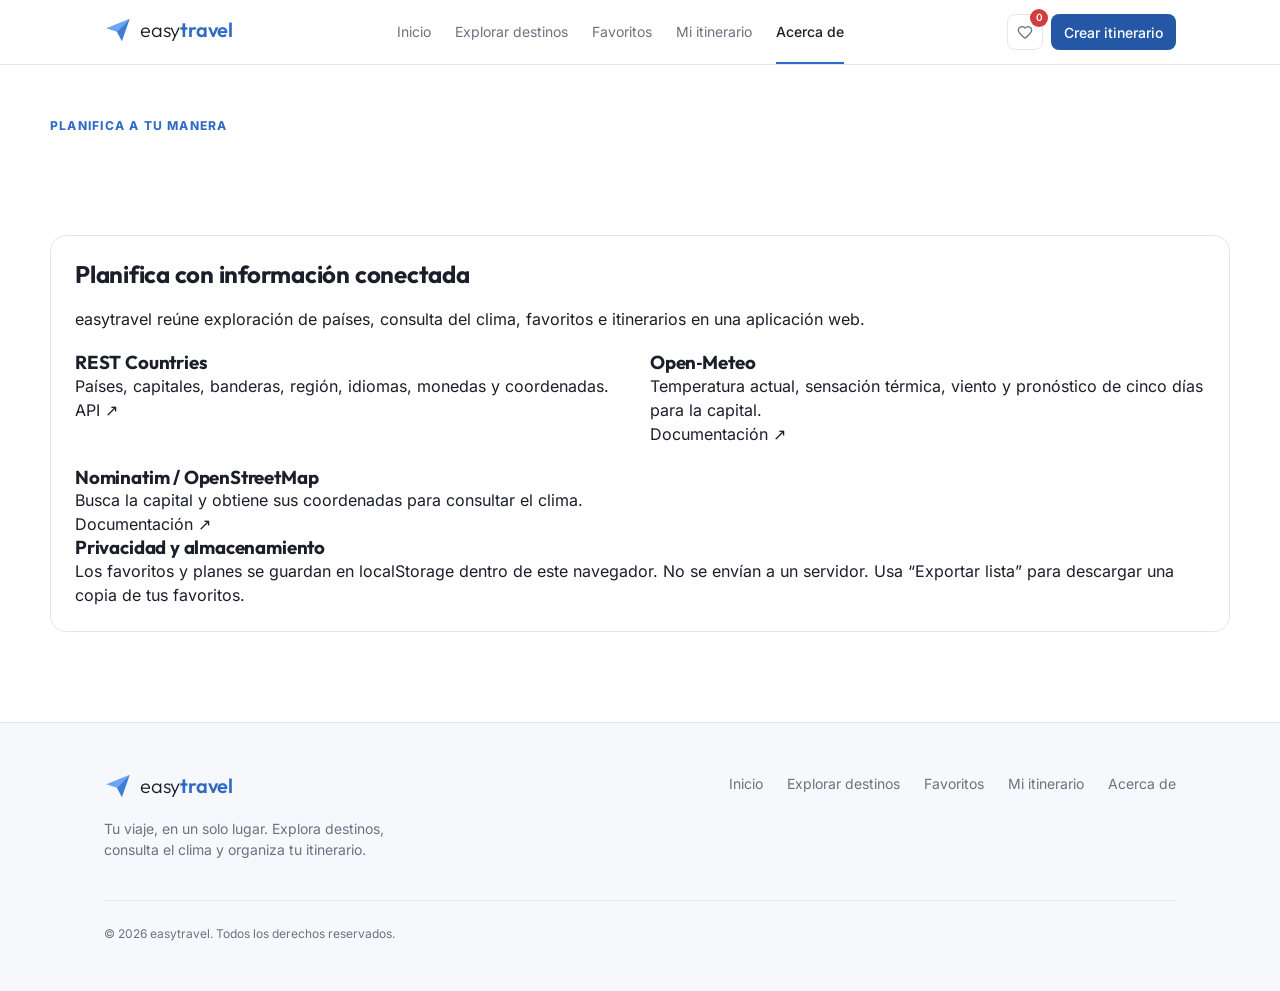
==== commit 5eb63f11: "Finish Planify app and delivery guides" ====
--- a/acerca.html
+++ b/acerca.html
@@ -11,8 +11,8 @@
   <link rel="stylesheet" href="css/base.css">
   <link rel="stylesheet" href="css/components.css">
   <link rel="stylesheet" href="css/layout.css">
-  <link rel="stylesheet" href="css/pages.css">
-  <link rel="stylesheet" href="css/app.css">
+  <link rel="stylesheet" href="css/pages.css">
+  <link rel="stylesheet" href="css/app.css?v=9">
 </head>
 <body>
   <a class="saltar-contenido" href="#contenido">Saltar al contenido</a>
@@ -134,7 +134,6 @@
       <li><a href="acerca.html" aria-current="page"><span class="icono icono--info icono--lg" aria-hidden="true"></span> Acerca</a></li>
     </ul>
   </nav>
-  <script src="js/app.js" defer></script>
+  <script src="js/app.js?v=5" defer></script>
 </body>
 </html>
-
--- a/css/app.css
+++ b/css/app.css
@@ -1,2 +1,100 @@
 .app-wrap{width:min(1180px,calc(100% - 40px));margin:0 auto;padding:52px 0 90px}.app-heading{margin:0 0 30px}.app-heading h1,.app-hero h1{font-size:clamp(2rem,5vw,3.6rem);line-height:1.08;margin:4px 0 14px;letter-spacing:-.04em}.app-kicker{font-size:.76rem;font-weight:750;letter-spacing:.1em;text-transform:uppercase;color:var(--color-primario,#2f6bc4);margin:0 0 8px}.app-toolbar{display:flex;align-items:end;gap:16px;margin-bottom:24px;flex-wrap:wrap}.app-toolbar .app-field{min-width:240px;flex:1}.app-toolbar #result-count{margin:0 0 10px}.app-field{display:grid;gap:7px;font-weight:650;font-size:.9rem}.app-field input,.app-field select,.app-field textarea,.app-search input,.app-activity-form input{width:100%;border:1px solid #d6dce5;background:var(--color-superficie,#fff);color:inherit;border-radius:10px;padding:12px 14px;font:inherit;min-height:46px}.app-field textarea{resize:vertical}.app-grid{display:grid;grid-template-columns:repeat(auto-fit,minmax(240px,1fr));gap:20px}.app-card{overflow:hidden;border:1px solid #e1e6ed;background:var(--color-superficie,#fff);border-radius:16px;box-shadow:0 8px 24px #26354a0a}.app-card__flag{height:158px;background:#f0f3f7;position:relative;display:grid;place-items:center}.app-card__flag img{width:100%;height:100%;object-fit:cover}.app-heart{position:absolute;right:12px;top:12px;width:42px;height:42px;border:0;border-radius:50%;background:#fff;color:#d54f60;font-size:25px;cursor:pointer;box-shadow:0 2px 10px #18253622}.app-heart.saved{color:#d22846}.app-card__body{padding:18px}.app-card__body h2{margin:2px 0 12px;font-size:1.3rem}.app-card__body>p:not(.app-kicker){margin:6px 0;color:#687385;font-size:.9rem}.app-actions{display:flex;gap:9px;align-items:center;margin-top:18px}.app-status{padding:24px;border-radius:14px;background:#f2f6fc;color:#4b5d75}.app-error{background:#fff0f0;color:#8c2734}.app-hero{padding:48px clamp(22px,6vw,76px);border-radius:24px;background:linear-gradient(120deg,#e8f1ff,#f5f7fb 62%,#e8f6f0);margin-bottom:56px}.app-hero>p:not(.app-kicker){font-size:1.15rem;max-width:640px;color:#52627a}.app-search{display:flex;gap:10px;max-width:700px;margin-top:25px}.app-search input{background:white}.app-home-section{margin:50px 0}.app-section-head{display:flex;justify-content:space-between;align-items:center;gap:16px;margin-bottom:18px}.app-section-head h2,.app-home-section>h2{font-size:1.8rem;margin:0}.app-steps>div{display:grid;grid-template-columns:repeat(3,1fr);gap:16px}.app-steps article,.app-panel,.app-trip{padding:24px;border:1px solid #e1e6ed;border-radius:16px;background:var(--color-superficie,#fff)}.app-steps article>b{display:grid;place-items:center;width:34px;height:34px;border-radius:50%;background:#e9f1ff;color:#2863b4}.app-detail-head{display:flex;align-items:center;gap:22px;padding:30px;background:#f3f6fa;border-radius:20px;margin:22px 0}.app-detail-head>img{width:118px;height:78px;object-fit:cover;border-radius:8px;box-shadow:0 2px 8px #1a263222}.app-detail-head>div{flex:1}.app-detail-head h1{font-size:clamp(2rem,4vw,3rem);margin:2px 0}.app-detail-head p:last-child{margin-bottom:0}.app-back{display:inline-block;margin-bottom:8px}.app-detail-grid{display:grid;grid-template-columns:repeat(2,minmax(0,1fr));gap:20px;margin-top:20px}.app-panel h2{margin:0 0 18px}.app-facts{display:grid;grid-template-columns:repeat(2,minmax(0,1fr));gap:16px;margin:0 0 22px}.app-facts dt{font-size:.78rem;color:#6a7687}.app-facts dd{margin:4px 0 0;font-weight:650;overflow-wrap:anywhere}.app-weather{display:flex;justify-content:space-between;gap:20px;align-items:center}.app-weather strong{display:block;font-size:3rem;line-height:1.1}.app-weather p{line-height:1.8}.app-forecast{display:grid;grid-template-columns:repeat(5,minmax(0,1fr));gap:8px;margin-top:20px}.app-forecast>div{display:grid;gap:7px;padding:12px 8px;background:#f4f7fb;border-radius:10px;font-size:.82rem}.app-forecast b{white-space:nowrap}.app-forecast small{color:#687385}.app-attribution{font-size:.78rem;color:#778296;margin:14px 0 0}.app-trips{display:grid;gap:18px}.app-trip .app-section-head h2{font-size:1.5rem}.app-trip .app-section-head p{margin:4px 0}.app-activities{display:grid;gap:8px;padding-left:22px}.app-activities button{margin-left:8px;border:0;background:transparent;color:#b33;font-size:1.2rem;cursor:pointer}.app-activity-form{display:flex;gap:10px}.app-form{display:grid;grid-template-columns:repeat(2,minmax(0,1fr));gap:16px}.app-field--wide{grid-column:1/-1}.app-form>button{justify-self:start}.app-toast{position:fixed;z-index:99;bottom:26px;left:50%;transform:translate(-50%,20px);opacity:0;pointer-events:none;transition:.2s;background:#193d2b;color:#fff;padding:12px 20px;border-radius:12px;box-shadow:0 8px 30px #13251d33}.app-toast.visible{opacity:1;transform:translate(-50%,0)}.app-trip{scroll-margin-top:24px}
 @media(max-width:700px){.app-wrap{width:min(100% - 28px,1180px);padding:32px 0 70px}.app-toolbar{align-items:stretch}.app-detail-head{align-items:flex-start;flex-wrap:wrap;padding:20px}.app-detail-head>img{width:90px;height:60px}.app-detail-head>button{width:100%}.app-detail-grid{grid-template-columns:1fr}.app-steps>div{grid-template-columns:1fr}.app-forecast{grid-template-columns:repeat(2,minmax(0,1fr))}.app-form{grid-template-columns:1fr}.app-field--wide{grid-column:auto}.app-weather{align-items:flex-start;flex-direction:column;gap:0}.app-search{flex-direction:column}.app-actions{flex-wrap:wrap}.app-detail-head h1{font-size:2rem}}
+
+/* Banderas completas y texto de destino con mejor contraste. */
+.app-card__flag {
+  background: #e9eef5;
+  display: flex;
+  align-items: center;
+  justify-content: center;
+  overflow: hidden;
+  isolation: isolate;
+}
+
+.app-card__flag img {
+  display: block;
+  flex: 0 0 100%;
+  object-fit: contain;
+  padding: 14px;
+  background: #e9eef5;
+}
+
+.app-card__body h2 {
+  color: #1b1f2a;
+  font-weight: 700;
+}
+
+.app-card__body > p:not(.app-kicker) {
+  color: #384252;
+  font-weight: 500;
+}
+
+.app-card__body {
+  position: relative;
+  z-index: 1;
+  background: #fff;
+  color: #1b1f2a;
+}
+
+.app-field input,
+.app-field select,
+.app-field textarea,
+.app-search input,
+.app-activity-form input {
+  color: #1b1f2a;
+}
+
+.app-detail-head > img {
+  object-fit: contain;
+  padding: 8px;
+  background: #e9eef5;
+  border: 1px solid #d6dee9;
+}
+
+/* Evita texto claro sobre los paneles y fondos claros de la aplicación. */
+.app-wrap {
+  color: #1b1f2a;
+}
+
+.app-heading h1 {
+  color: #fff;
+}
+
+.app-toolbar .app-field,
+.app-home-section .app-section-head h2,
+.app-home-section .app-section-head > a,
+.app-home-section > h2 {
+  color: #fff;
+}
+
+@media (prefers-color-scheme: dark) {
+  .app-heading h1 {
+    color: #fff;
+  }
+
+  .app-toolbar .app-field,
+  .app-home-section .app-section-head h2,
+  .app-home-section .app-section-head > a,
+  .app-home-section > h2 {
+    color: #fff;
+  }
+}
+
+/* Colores estables para botones sobre tarjetas y paneles claros. */
+.app-wrap .boton--primario,
+.cabecera-sitio__acciones .boton--primario {
+  background: #2458a6;
+  color: #fff;
+}
+
+.app-wrap .boton--contorno {
+  border-color: #cbd5e1;
+  background: #fff;
+  color: #1b1f2a;
+}
+
+.app-wrap .boton--contorno:hover {
+  background: #eef3f9;
+}
+
+.app-back { color: #fff; }
